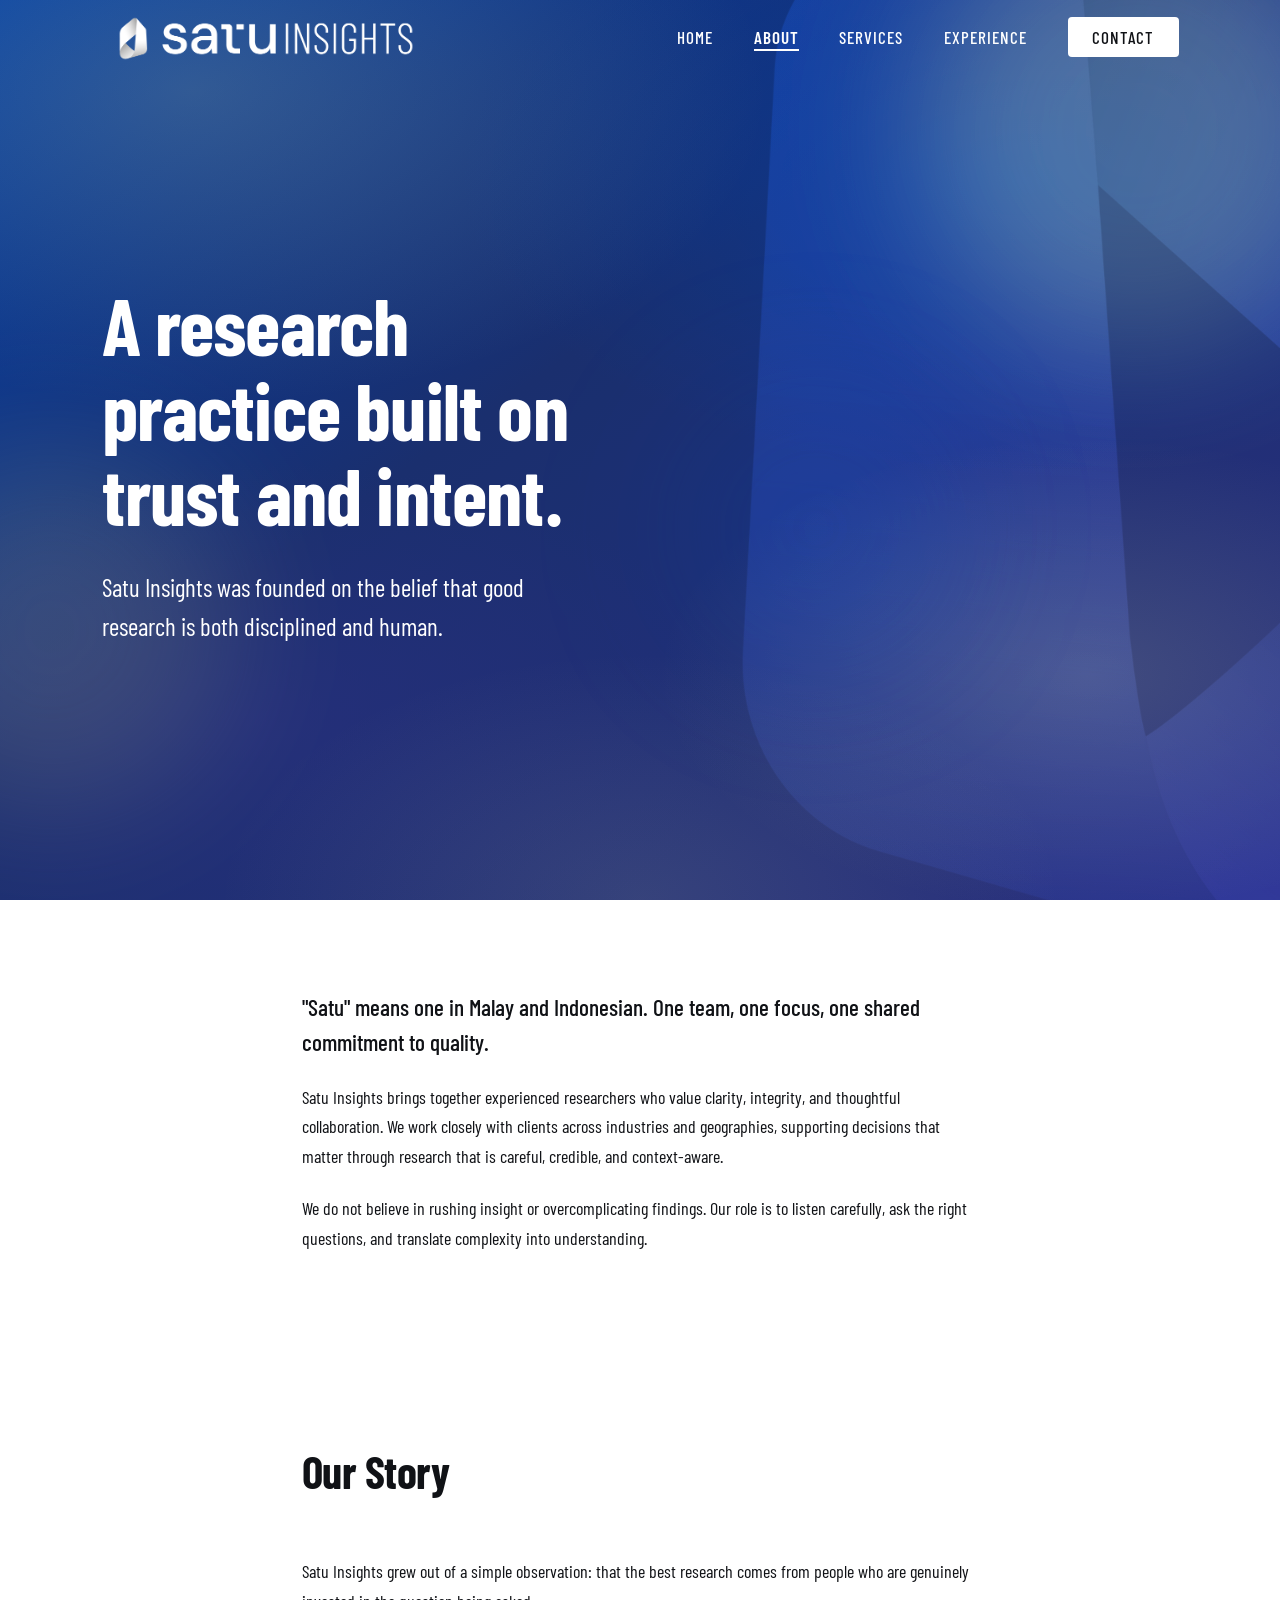
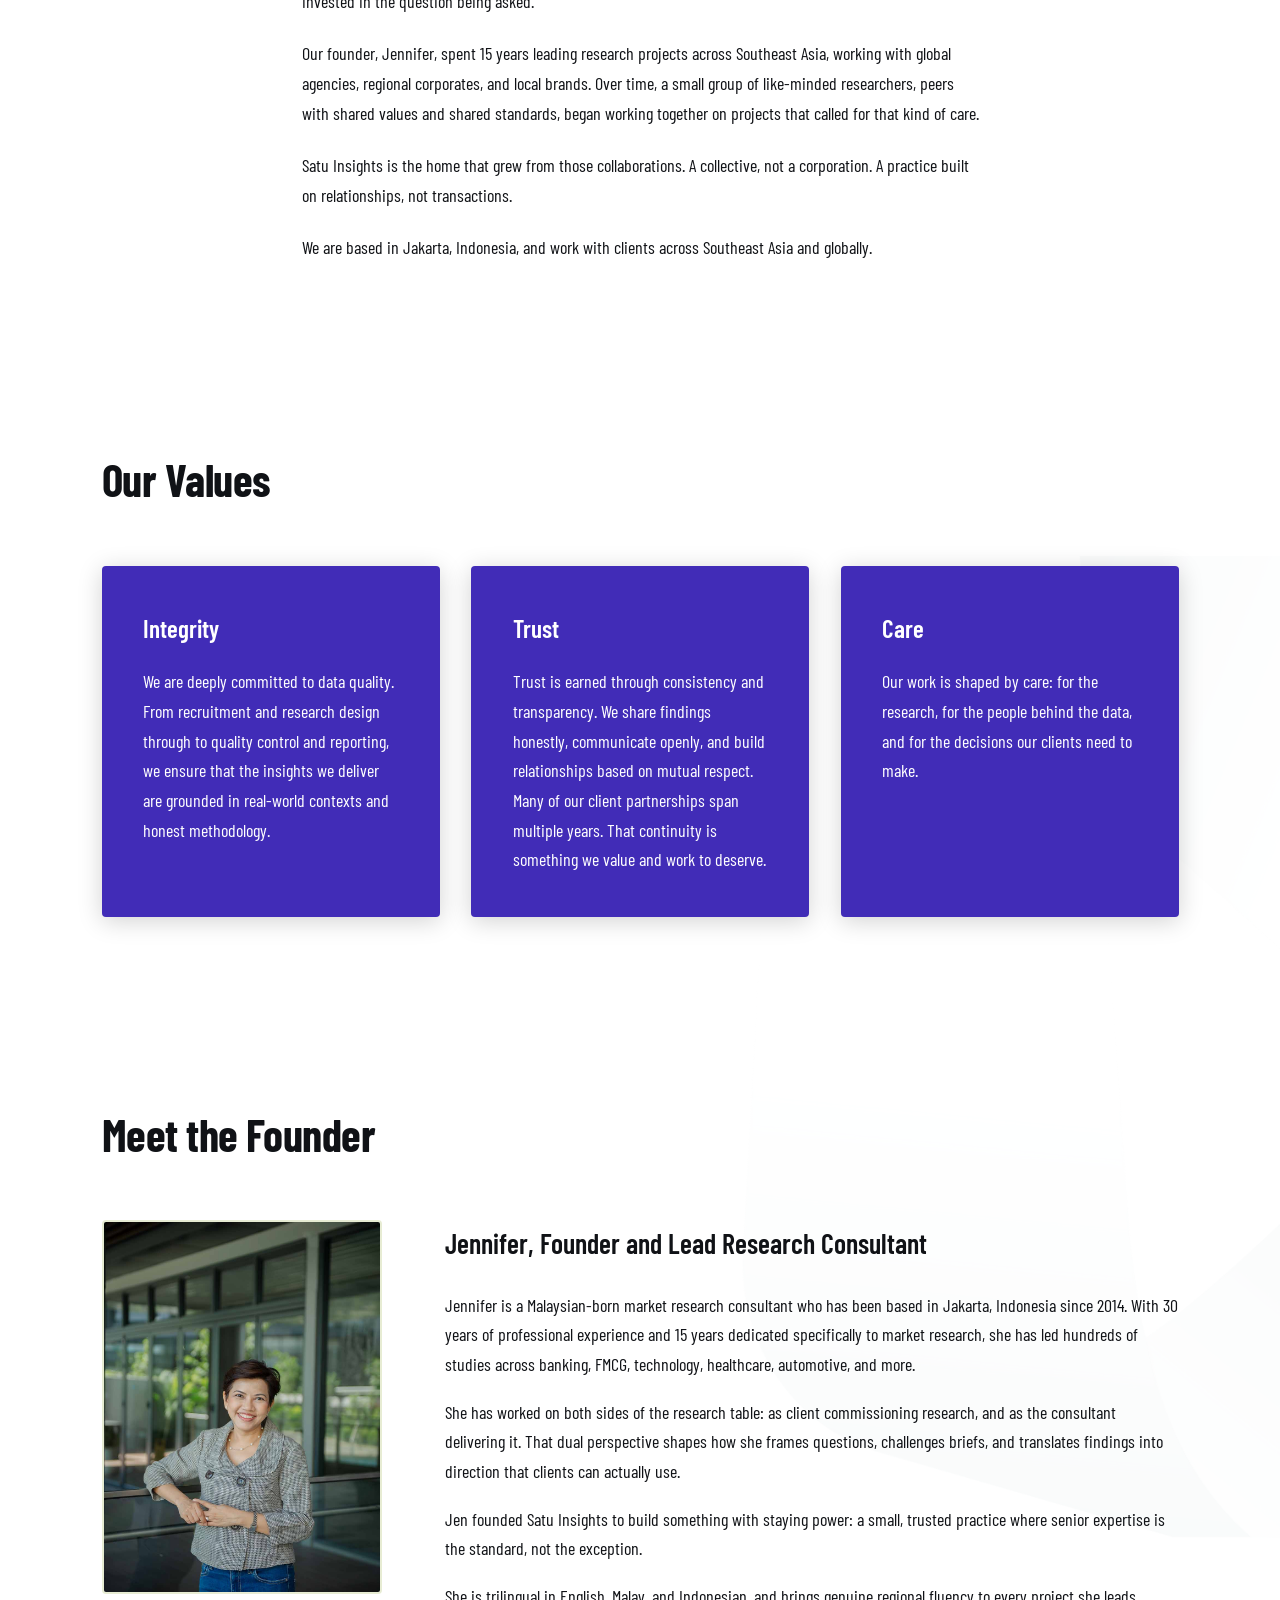
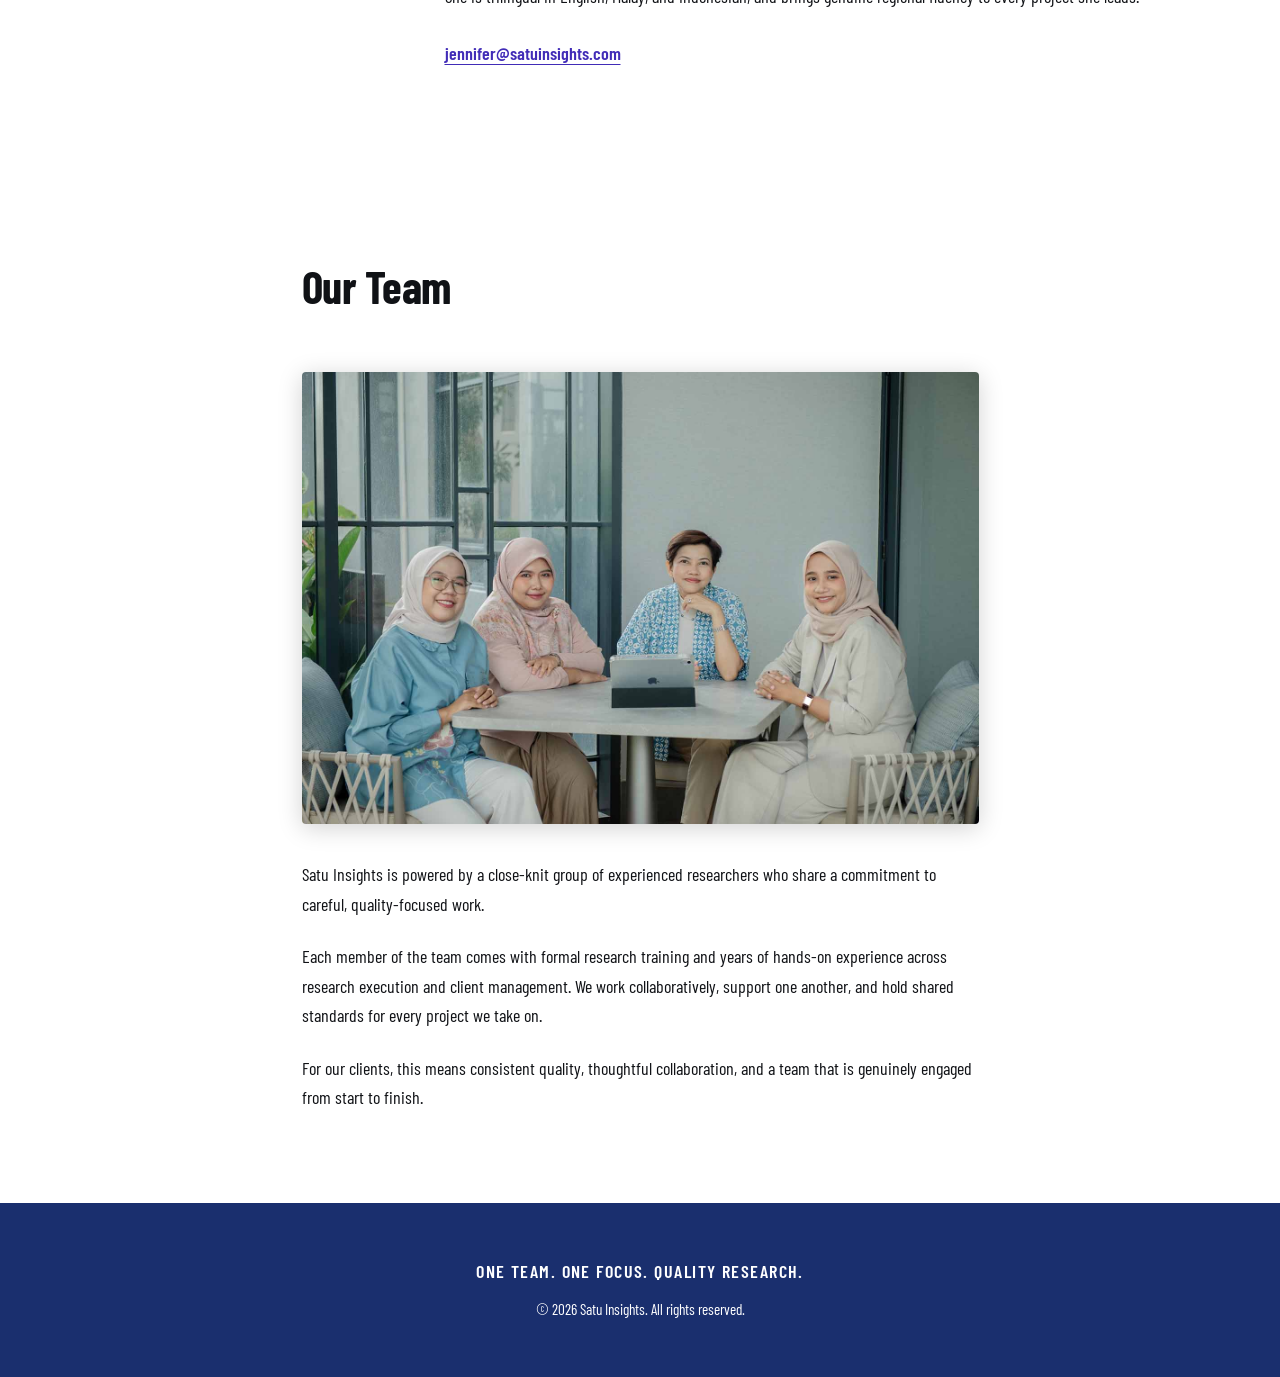
==== about.html @ c569196f "feat: scaffold initial project structure and implement responsive styling with fluid animations" ====
<!DOCTYPE html>
<html lang="en">

<head>
  <meta charset="UTF-8">
  <meta name="viewport" content="width=device-width, initial-scale=1.0">
  <title>About Us | Satu Insights</title>
  <meta name="description"
    content="Satu Insights was founded on the belief that good research is both disciplined and human.">
  <link rel="preconnect" href="https://fonts.googleapis.com">
  <link rel="preconnect" href="https://fonts.gstatic.com" crossorigin>
  <link href="https://fonts.googleapis.com/css2?family=Barlow+Condensed:wght@300;400;500;600;700&display=swap"
    rel="stylesheet">
  <link rel="icon" type="image/png" href="img/favicon.png">
  <link rel="stylesheet" href="css/style.css">
</head>

<body>
  <div class="ambient-bg" aria-hidden="true">
    <span class="blob blob-1"></span>
    <span class="blob blob-2"></span>
    <span class="blob blob-3"></span>
  </div>

  <header class="site-header">
    <div class="container header-inner">
      <a href="index.html" class="logo">
        <img src="img/logo.png" alt="Satu Insights Logo" class="logo-img">
      </a>
      <button class="nav-toggle" aria-label="Open menu" aria-expanded="false">
        <span></span>
        <span></span>
        <span></span>
      </button>
      <nav class="site-nav" aria-label="Main navigation">
        <ul>
          <li><a href="index.html">Home</a></li>
          <li><a href="about.html" class="active">About</a></li>
          <li><a href="services.html">Services</a></li>
          <li><a href="experience.html">Experience</a></li>
          <li><a href="contact.html" class="nav-cta">Contact</a></li>
        </ul>
      </nav>
    </div>
  </header>

  <main>
    <section class="page-hero">
      <div class="container">
        <h1 class="hero-animate">A research practice built on trust and intent.</h1>
        <p class="page-sub hero-animate hero-animate-delay-1">Satu Insights was founded on the belief that good research
          is both disciplined and human.</p>
      </div>
    </section>

    <div class="white-bg-wrapper">
    <section class="section">
      <div class="container narrow reveal">
        <p class="lead">"Satu" means one in Malay and Indonesian. One team, one focus, one shared commitment to quality.
        </p>
        <p>Satu Insights brings together experienced researchers who value clarity, integrity, and thoughtful
          collaboration. We work closely with clients across industries and geographies, supporting decisions that
          matter through research that is careful, credible, and context-aware.</p>
        <p>We do not believe in rushing insight or overcomplicating findings. Our role is to listen carefully, ask the
          right questions, and translate complexity into understanding.</p>
      </div>
    </section>

    <section class="section">
      <div class="container narrow reveal">
        <h2 class="section-title">Our Story</h2>
        <p>Satu Insights grew out of a simple observation: that the best research comes from people who are genuinely
          invested in the question being asked.</p>
        <p>Our founder, Jennifer, spent 15 years leading research projects across Southeast Asia, working with global
          agencies, regional corporates, and local brands. Over time, a small group of like-minded researchers, peers
          with shared values and shared standards, began working together on projects that called for that kind of care.
        </p>
        <p>Satu Insights is the home that grew from those collaborations. A collective, not a corporation. A practice
          built on relationships, not transactions.</p>
        <p>We are based in Jakarta, Indonesia, and work with clients across Southeast Asia and globally.</p>
      </div>
    </section>

    <section class="section">
      <div class="container">
        <h2 class="section-title reveal">Our Values</h2>
        <div class="card-grid card-grid-3">
          <article class="value-card">
            <h3>Integrity</h3>
            <p>We are deeply committed to data quality. From recruitment and research design through to quality control
              and reporting, we ensure that the insights we deliver are grounded in real-world contexts and honest
              methodology.</p>
          </article>
          <article class="value-card">
            <h3>Trust</h3>
            <p>Trust is earned through consistency and transparency. We share findings honestly, communicate openly, and
              build relationships based on mutual respect. Many of our client partnerships span multiple years. That
              continuity is something we value and work to deserve.</p>
          </article>
          <article class="value-card">
            <h3>Care</h3>
            <p>Our work is shaped by care: for the research, for the people behind the data, and for the decisions our
              clients need to make.</p>
          </article>
        </div>
      </div>
    </section>

    <section class="section">
      <div class="container">
        <h2 class="section-title reveal">Meet the Founder</h2>
        <div class="founder-block reveal">
          <div class="founder-photo">
            <img src="img/founder.jpg" alt="Jennifer, Founder and Lead Research Consultant" style="width: 100%; height: 100%; object-fit: cover;">
          </div>
          <div class="founder-bio">
            <h3>Jennifer, Founder and Lead Research Consultant</h3>
            <p>Jennifer is a Malaysian-born market research consultant who has been based in Jakarta, Indonesia since
              2014. With 30 years of professional experience and 15 years dedicated specifically to market research, she
              has led hundreds of studies across banking, FMCG, technology, healthcare, automotive, and more.</p>
            <p>She has worked on both sides of the research table: as client commissioning research, and as the
              consultant delivering it. That dual perspective shapes how she frames questions, challenges briefs, and
              translates findings into direction that clients can actually use.</p>
            <p>Jen founded Satu Insights to build something with staying power: a small, trusted practice where senior
              expertise is the standard, not the exception.</p>
            <p>She is trilingual in English, Malay, and Indonesian, and brings genuine regional fluency to every project
              she leads.</p>
            <p class="founder-contact"><a href="mailto:jennifer@satuinsights.com">jennifer@satuinsights.com</a></p>
          </div>
        </div>
      </div>
    </section>

    <section class="section">
      <div class="container narrow reveal">
        <h2 class="section-title">Our Team</h2>
        <img src="img/our_team.jpg" alt="Satu Insights Team" style="width: 100%; margin-bottom: 2rem; border-radius: var(--radius); box-shadow: var(--shadow-card);">
        <p>Satu Insights is powered by a close-knit group of experienced researchers who share a commitment to careful,
          quality-focused work.</p>
        <p>Each member of the team comes with formal research training and years of hands-on experience across research
          execution and client management. We work collaboratively, support one another, and hold shared standards for
          every project we take on.</p>
        <p>For our clients, this means consistent quality, thoughtful collaboration, and a team that is genuinely
          engaged from start to finish.</p>
      </div>
    </section>
  </div>
  </main>

  <footer class="site-footer">
    <div class="container footer-inner">
      <p class="footer-tagline">One Team. One Focus. Quality Research.</p>
      <p class="footer-copy">&copy; 2026 Satu Insights. All rights reserved.</p>
    </div>
  </footer>

  <script src="js/main.js"></script>
</body>

</html>
---- css/style.css ----
/* Satu Insights - Brixen Fluid inspired */
:root {
  --color-navy: #292F7F;
  --color-resolution: #003DA5;
  --color-bg-deep: #1a2f6e;
  --color-sage: #C6D095;
  --color-sage-light: #d8e4b8;
  --color-sage-muted: rgba(198, 208, 149, 0.88);
  --color-text: #f4f6ef;
  --color-text-muted: rgba(216, 228, 184, 0.82);
  --color-heading: #C6D095;
  --color-white: #ffffff;
  --font-family: 'Barlow Condensed', sans-serif;
  --container-max: 1140px;
  --container-narrow: 740px;
  --header-height: 76px;
  --transition: 0.35s cubic-bezier(0.4, 0, 0.2, 1);
  --transition-slow: 0.7s cubic-bezier(0.4, 0, 0.2, 1);
  --shadow-soft: 0 8px 32px rgba(0, 0, 0, 0.25);
  --shadow-card: 0 4px 24px rgba(0, 0, 0, 0.18);
  --radius: 4px;
}

*,
*::before,
*::after {
  box-sizing: border-box;
  margin: 0;
  padding: 0;
}

html {
  scroll-behavior: smooth;
  font-size: 18px;
}

body {
  font-family: var(--font-family);
  font-weight: 400;
  line-height: 1.65;
  color: var(--color-text);
  background: var(--color-bg-deep);
  -webkit-font-smoothing: antialiased;
  overflow-x: hidden;
}

body.is-loaded {
  animation: pageIn 0.8s ease forwards;
}

@keyframes pageIn {
  from {
    opacity: 0;
  }

  to {
    opacity: 1;
  }
}

img {
  max-width: 100%;
  display: block;
  transition: transform var(--transition-slow);
}

img:hover {
  transform: scale(1.03);
}

a {
  color: inherit;
  text-decoration: none;
  transition: all var(--transition);
}

a:hover {
  opacity: 0.85;
  transform: translateY(-1px);
}

ul {
  list-style: none;
}

.container {
  width: 100%;
  max-width: var(--container-max);
  margin: 0 auto;
  padding: 0 1.75rem;
}

.narrow {
  max-width: var(--container-narrow);
}

/* Ambient fluid background - resolution blue + navy blend */
.ambient-bg {
  position: fixed;
  inset: 0;
  z-index: -1;
  overflow: hidden;
  pointer-events: none;
  background:
    radial-gradient(ellipse 90% 70% at 15% 10%, rgba(198, 208, 149, 0.22) 0%, transparent 50%),
    radial-gradient(ellipse 70% 55% at 85% 75%, rgba(198, 208, 149, 0.18) 0%, transparent 48%),
    radial-gradient(ellipse 60% 50% at 50% 100%, rgba(198, 208, 149, 0.12) 0%, transparent 55%),
    radial-gradient(ellipse 80% 60% at 80% 20%, rgba(0, 61, 165, 0.55) 0%, transparent 55%),
    radial-gradient(ellipse 75% 55% at 20% 80%, rgba(41, 47, 127, 0.6) 0%, transparent 52%),
    linear-gradient(145deg, var(--color-resolution) 0%, var(--color-bg-deep) 42%, var(--color-navy) 100%);
}

.blob {
  position: absolute;
  border-radius: 50%;
  filter: blur(70px);
  opacity: 0.55;
  animation: blobFloat 18s ease-in-out infinite;
}

.blob-1 {
  width: 440px;
  height: 440px;
  background: rgba(198, 208, 149, 0.45);
  top: -10%;
  right: -6%;
  animation-delay: 0s;
}

.blob-2 {
  width: 360px;
  height: 360px;
  background: rgba(198, 208, 149, 0.3);
  bottom: 10%;
  left: -10%;
  animation-delay: -6s;
}

.blob-3 {
  width: 300px;
  height: 300px;
  background: rgba(0, 61, 165, 0.35);
  top: 42%;
  left: 52%;
  animation-delay: -12s;
}

@keyframes blobFloat {

  0%,
  100% {
    transform: translate(0, 0) scale(1);
  }

  33% {
    transform: translate(30px, -25px) scale(1.05);
  }

  66% {
    transform: translate(-20px, 20px) scale(0.95);
  }
}

/* Scroll reveal animations */
.reveal {
  opacity: 0;
  transform: translateY(36px);
  transition: opacity var(--transition-slow), transform var(--transition-slow);
}

.reveal.is-visible {
  opacity: 1;
  transform: translateY(0);
}

.reveal-delay-1 {
  transition-delay: 0.1s;
}

.reveal-delay-2 {
  transition-delay: 0.2s;
}

.reveal-delay-3 {
  transition-delay: 0.3s;
}

.reveal-delay-4 {
  transition-delay: 0.4s;
}

.hero-animate {
  opacity: 0;
  transform: translateY(40px);
  animation: heroFadeUp 1s cubic-bezier(0.4, 0, 0.2, 1) forwards;
}

.hero-animate-delay-1 {
  animation-delay: 0.15s;
}

.hero-animate-delay-2 {
  animation-delay: 0.3s;
}

.hero-animate-delay-3 {
  animation-delay: 0.45s;
}

@keyframes heroFadeUp {
  to {
    opacity: 1;
    transform: translateY(0);
  }
}

/* Header */
.site-header {
  position: sticky;
  top: 0;
  z-index: 100;
  background: rgba(26, 47, 110, 0.82);
  backdrop-filter: blur(14px);
  -webkit-backdrop-filter: blur(14px);
  border-bottom: 1px solid rgba(198, 208, 149, 0.25);
  transition: box-shadow var(--transition), background var(--transition);
}

.site-header.is-scrolled {
  box-shadow: var(--shadow-soft);
  background: rgba(26, 47, 110, 0.94);
}

.header-inner {
  display: flex;
  align-items: center;
  justify-content: space-between;
  height: var(--header-height);
}

.logo {
  display: inline-flex;
  align-items: center;
  transition: transform var(--transition);
}

.logo:hover {
  transform: translateY(-1px);
}

.logo-img {
  height: 85px;
  width: auto;
  display: block;
  transition: transform var(--transition), opacity var(--transition);
}

.logo:hover .logo-img {
  opacity: 0.9;
  transform: scale(1.02);
}

.site-nav ul {
  display: flex;
  align-items: center;
  gap: 2.25rem;
}

.site-nav a {
  font-size: 0.95rem;
  font-weight: 500;
  letter-spacing: 0.06em;
  text-transform: uppercase;
  color: var(--color-sage-muted);
  position: relative;
  transition: color var(--transition), transform var(--transition);
}

.site-nav a:hover {
  transform: translateY(-2px);
  opacity: 1;
}

.site-nav a::after {
  content: '';
  position: absolute;
  bottom: -4px;
  left: 0;
  width: 0;
  height: 2px;
  background: var(--color-sage);
  transition: width var(--transition);
}

.site-nav a:hover::after,
.site-nav a.active::after {
  width: 100%;
}

.site-nav a:hover,
.site-nav a.active {
  color: var(--color-sage-light);
}

.site-nav a.active {
  font-weight: 600;
}

.nav-cta {
  padding: 0.55rem 1.35rem;
  background: var(--color-sage);
  color: var(--color-navy) !important;
  border-radius: var(--radius);
  transition: transform var(--transition), box-shadow var(--transition), background var(--transition);
}

.nav-cta::after {
  display: none !important;
}

.nav-cta:hover,
.nav-cta.active {
  background: var(--color-sage-light);
  transform: translateY(-2px);
  box-shadow: 0 6px 20px rgba(198, 208, 149, 0.35);
  color: var(--color-navy) !important;
}

.nav-toggle {
  display: none;
  flex-direction: column;
  justify-content: center;
  gap: 5px;
  width: 36px;
  height: 36px;
  background: none;
  border: none;
  cursor: pointer;
  padding: 4px;
}

.nav-toggle span {
  display: block;
  width: 100%;
  height: 2px;
  background-color: #FFFFFF;
  transition: transform var(--transition), opacity var(--transition);
}

.nav-toggle[aria-expanded="true"] span:nth-child(1) {
  transform: translateY(7px) rotate(45deg);
}

.nav-toggle[aria-expanded="true"] span:nth-child(2) {
  opacity: 0;
}

.nav-toggle[aria-expanded="true"] span:nth-child(3) {
  transform: translateY(-7px) rotate(-45deg);
}

/* Hero */
.hero, .page-hero {
  min-height: calc(100vh - var(--header-height));
  display: flex;
  align-items: center;
  position: relative;
  padding: 2rem 0;
}

.hero h1,
.page-hero h1 {
  font-size: clamp(2.75rem, 7vw, 4.5rem);
  font-weight: 700;
  line-height: 1.05;
  letter-spacing: -0.01em;
  max-width: 14ch;
  margin-bottom: 1.75rem;
  color: var(--color-sage-light);
}

.hero-sub,
.page-sub {
  font-size: clamp(1.15rem, 2.5vw, 1.4rem);
  font-weight: 400;
  max-width: 44ch;
  color: var(--color-text-muted);
  margin-bottom: 2.75rem;
  line-height: 1.55;
}

/* Buttons */
.btn {
  display: inline-block;
  padding: 0.9rem 2.25rem;
  font-family: var(--font-family);
  font-size: 1rem;
  font-weight: 600;
  letter-spacing: 0.07em;
  text-transform: uppercase;
  border: 2px solid var(--color-sage);
  border-radius: var(--radius);
  cursor: pointer;
  background: var(--color-sage);
  color: var(--color-navy);
  transition: transform var(--transition), box-shadow var(--transition), background var(--transition), border-color var(--transition);
  position: relative;
  overflow: hidden;
}

.btn::before {
  content: '';
  position: absolute;
  inset: 0;
  background: linear-gradient(120deg, transparent 30%, rgba(255, 255, 255, 0.25) 50%, transparent 70%);
  transform: translateX(-100%);
  transition: transform 0.6s ease;
}

.btn:hover {
  transform: translateY(-3px);
  box-shadow: 0 10px 28px rgba(198, 208, 149, 0.35);
  background: var(--color-sage-light);
  border-color: var(--color-sage-light);
}

.btn:hover::before {
  transform: translateX(100%);
}

.btn:active {
  transform: translateY(-1px);
}

/* Sections */
.section {
  padding: 5rem 0;
  position: relative;
}

.section+.section {
  border-top: 1px solid rgba(198, 208, 149, 0.15);
}

.section-title {
  font-size: clamp(1.85rem, 4vw, 2.5rem);
  font-weight: 700;
  margin-bottom: 2.75rem;
  letter-spacing: -0.01em;
  color: var(--color-sage);
}

.lead {
  font-size: 1.3rem;
  font-weight: 500;
  margin-bottom: 1.35rem;
  line-height: 1.5;
  color: var(--color-sage-light);
}

.section p {
  margin-bottom: 1.25rem;
  color: var(--color-text-muted);
}

.section p:last-child {
  margin-bottom: 0;
}

.tagline {
  font-weight: 600;
  font-size: 1.05rem;
  letter-spacing: 0.08em;
  text-transform: uppercase;
  margin-top: 2.25rem !important;
  color: var(--color-sage);
}

.text-center {
  text-align: center;
}

.text-center .lead {
  margin-left: auto;
  margin-right: auto;
}

.cta-section .btn {
  margin-top: 2.25rem;
}

/* Cards */
.card-grid {
  display: grid;
  gap: 1.75rem;
}

.card-grid-3 {
  grid-template-columns: repeat(3, 1fr);
}

.card-grid-2 {
  grid-template-columns: repeat(2, 1fr);
}

.card,
.value-card,
.method-card,
.industry-item {
  padding: 2.25rem;
  background: rgba(198, 208, 149, 0.12);
  border: 1px solid rgba(198, 208, 149, 0.3);
  border-radius: var(--radius);
  box-shadow: var(--shadow-card);
  transition: transform var(--transition), box-shadow var(--transition), border-color var(--transition), background var(--transition);
}

.card:hover,
.value-card:hover,
.method-card:hover,
.industry-item:hover {
  transform: translateY(-8px) scale(1.02);
  box-shadow: 0 16px 40px rgba(0, 0, 0, 0.35);
  border-color: rgba(198, 208, 149, 0.7);
  background: rgba(198, 208, 149, 0.22);
}

.card h3,
.value-card h3,
.method-card h3 {
  font-size: 1.4rem;
  font-weight: 600;
  margin-bottom: 1rem;
  color: var(--color-sage-light);
}

.card p,
.value-card p,
.method-card p {
  font-size: 1rem;
  color: var(--color-text-muted);
  margin-bottom: 0;
}

/* Features */
.feature {
  padding: 2rem;
  background: rgba(198, 208, 149, 0.1);
  border: 1px solid rgba(198, 208, 149, 0.28);
  border-radius: var(--radius);
  transition: transform var(--transition), box-shadow var(--transition), background var(--transition);
}

.feature:hover {
  transform: translateY(-6px) scale(1.02);
  box-shadow: 0 12px 32px rgba(0, 0, 0, 0.3);
  background: rgba(198, 208, 149, 0.18);
  border-color: rgba(198, 208, 149, 0.4);
}

.feature-icon {
  width: 52px;
  height: 52px;
  margin-bottom: 1.25rem;
  color: var(--color-sage);
  transition: transform var(--transition), color var(--transition);
}

.feature:hover .feature-icon {
  transform: scale(1.1);
  color: var(--color-sage-light);
}

.feature h3 {
  font-size: 1.25rem;
  font-weight: 600;
  margin-bottom: 0.75rem;
  color: var(--color-sage-light);
}

.feature p {
  color: var(--color-text-muted);
  margin-bottom: 0;
}

/* Founder */
.founder-block {
  display: grid;
  grid-template-columns: 280px 1fr;
  gap: 3.5rem;
  align-items: start;
}

.founder-photo {
  aspect-ratio: 3 / 4;
  background: rgba(198, 208, 149, 0.1);
  border: 2px solid rgba(198, 208, 149, 0.35);
  border-radius: var(--radius);
  display: flex;
  align-items: center;
  justify-content: center;
  overflow: hidden;
  transition: transform var(--transition);
}

.founder-photo:hover {
  transform: scale(1.02);
}

.photo-placeholder {
  font-size: 0.95rem;
  font-weight: 500;
  letter-spacing: 0.12em;
  text-transform: uppercase;
  color: rgba(198, 208, 149, 0.5);
}

.founder-bio h3 {
  font-size: 1.55rem;
  font-weight: 600;
  margin-bottom: 1.35rem;
  color: var(--color-sage-light);
}

.founder-bio p {
  color: var(--color-text-muted);
  margin-bottom: 1rem;
}

.founder-contact {
  margin-top: 1.5rem !important;
}

.founder-contact a {
  color: var(--color-sage);
  font-weight: 600;
  text-decoration: underline;
  text-underline-offset: 4px;
}

.founder-contact a:hover {
  color: var(--color-sage-light);
}

/* Services */
.service-block {
  padding: 2.5rem;
  background: rgba(198, 208, 149, 0.1);
  border: 1px solid rgba(198, 208, 149, 0.28);
  border-radius: var(--radius);
  box-shadow: var(--shadow-card);
}

.service-block h2 {
  font-size: clamp(1.85rem, 4vw, 2.35rem);
  font-weight: 700;
  margin-bottom: 0.5rem;
  color: var(--color-sage-light);
}

.service-tagline {
  font-size: 1.15rem;
  font-weight: 500;
  margin-bottom: 1.5rem !important;
  color: var(--color-sage);
}

.sub-heading {
  font-size: 1.15rem;
  font-weight: 600;
  margin: 2rem 0 1rem;
  letter-spacing: 0.02em;
  color: var(--color-sage);
}

.service-details {
  display: grid;
  grid-template-columns: repeat(3, 1fr);
  gap: 1.75rem;
  margin-bottom: 1rem;
}

.service-details h4 {
  font-size: 1rem;
  font-weight: 600;
  margin-bottom: 0.5rem;
  color: var(--color-sage-light);
}

.bullet-list {
  list-style: none;
  padding-left: 0;
}

.bullet-list li {
  margin-bottom: 0.6rem;
  padding-left: 1.25rem;
  position: relative;
  color: var(--color-text-muted);
}

.bullet-list li::before {
  content: '';
  position: absolute;
  left: 0;
  top: 0.65em;
  width: 6px;
  height: 6px;
  border-radius: 50%;
  background: var(--color-sage);
}

.section .btn {
  margin-top: 1.75rem;
}

/* Experience */
.industry-grid {
  display: grid;
  grid-template-columns: repeat(2, 1fr);
  gap: 1.5rem;
}

.industry-item h3 {
  font-size: 1.1rem;
  font-weight: 600;
  margin-bottom: 0.5rem;
  color: var(--color-sage-light);
}

.industry-item p {
  font-size: 0.95rem;
  color: var(--color-text-muted);
  margin-bottom: 0;
}

.methods-grid {
  display: grid;
  grid-template-columns: repeat(3, 1fr);
  gap: 1.75rem;
}

.closing-contact {
  margin-top: 2.5rem !important;
  font-size: 0.95rem;
  color: var(--color-text-muted);
}

.closing-contact a {
  color: var(--color-sage);
  text-decoration: underline;
  text-underline-offset: 3px;
  transition: color var(--transition);
}

.closing-contact a:hover {
  color: var(--color-sage-light);
}

/* Contact */
.contact-layout {
  display: grid;
  grid-template-columns: 1fr 1fr;
  gap: 4rem;
  align-items: start;
}

.contact-form {
  display: flex;
  flex-direction: column;
  gap: 1.35rem;
  padding: 2.5rem;
  background: rgba(198, 208, 149, 0.12);
  border: 1px solid rgba(198, 208, 149, 0.32);
  border-radius: var(--radius);
  box-shadow: var(--shadow-card);
}

.form-group {
  display: flex;
  flex-direction: column;
  gap: 0.45rem;
}

.form-group label {
  font-size: 0.9rem;
  font-weight: 600;
  letter-spacing: 0.05em;
  text-transform: uppercase;
  color: var(--color-sage);
}

.optional {
  font-weight: 400;
  text-transform: none;
  letter-spacing: 0;
  opacity: 0.75;
}

.form-group input,
.form-group textarea {
  font-family: var(--font-family);
  font-size: 1rem;
  padding: 0.8rem 1rem;
  border: 1px solid rgba(198, 208, 149, 0.4);
  border-radius: var(--radius);
  background: rgba(26, 47, 110, 0.5);
  color: var(--color-text);
  transition: border-color var(--transition), box-shadow var(--transition), transform var(--transition);
}

.form-group input::placeholder,
.form-group textarea::placeholder {
  color: rgba(198, 208, 149, 0.45);
}

.form-group input:focus,
.form-group textarea:focus {
  outline: none;
  border-color: var(--color-sage);
  box-shadow: 0 0 0 3px rgba(198, 208, 149, 0.2);
  transform: translateY(-1px);
}

.form-group textarea {
  resize: vertical;
  min-height: 130px;
}

.form-feedback {
  font-size: 0.95rem;
  font-weight: 500;
  min-height: 1.5rem;
}

.form-feedback.success {
  color: var(--color-sage-light);
}

.form-feedback.error {
  color: #f0a0a0;
}

.contact-direct {
  padding: 2rem 0;
}

.contact-direct h2 {
  font-size: 1.4rem;
  font-weight: 600;
  margin-bottom: 1.35rem;
  color: var(--color-sage-light);
}

.contact-direct p {
  margin-bottom: 0.75rem;
  color: var(--color-text-muted);
}

.contact-direct a {
  color: var(--color-sage);
  font-weight: 600;
  text-decoration: underline;
  text-underline-offset: 3px;
}

.contact-direct a:hover {
  color: var(--color-sage-light);
}

.contact-note {
  margin-top: 1.75rem !important;
  font-size: 0.95rem;
}

/* Footer */
.site-footer {
  padding: 3rem 0;
  text-align: center;
  border-top: 1px solid rgba(198, 208, 149, 0.22);
  background: rgba(198, 208, 149, 0.08);
}

.footer-tagline {
  font-size: 1rem;
  font-weight: 600;
  letter-spacing: 0.08em;
  text-transform: uppercase;
  margin-bottom: 0.6rem;
  color: var(--color-sage);
}

.footer-copy {
  font-size: 0.85rem;
  color: var(--color-text-muted);
  margin-bottom: 0;
}

/* Responsive */
@media (max-width: 900px) {

  .card-grid-3,
  .methods-grid,
  .service-details {
    grid-template-columns: 1fr;
  }

  .card-grid-2 {
    grid-template-columns: 1fr;
  }

  .founder-block {
    grid-template-columns: 1fr;
    gap: 2rem;
  }

  .founder-photo {
    max-width: 280px;
  }

  .contact-layout {
    grid-template-columns: 1fr;
    gap: 2.5rem;
  }
}

@media (max-width: 768px) {
  html {
    font-size: 16px;
  }

  .nav-toggle {
    display: flex;
  }

  .site-nav {
    position: fixed;
    top: var(--header-height);
    left: 0;
    right: 0;
    background: rgba(26, 47, 110, 0.97);
    backdrop-filter: blur(14px);
    border-bottom: 1px solid rgba(198, 208, 149, 0.22);
    padding: 1.75rem;
    transform: translateY(-110%);
    opacity: 0;
    visibility: hidden;
    transition: transform var(--transition), opacity var(--transition), visibility var(--transition);
  }

  .site-nav.is-open {
    transform: translateY(0);
    opacity: 1;
    visibility: visible;
  }

  .site-nav ul {
    flex-direction: column;
    align-items: flex-start;
    gap: 1.35rem;
  }

  .nav-cta {
    display: inline-block;
  }

  .hero, .page-hero {
    padding: 2rem 0;
  }

  .section {
    padding: 3.5rem 0;
  }

  .industry-grid {
    grid-template-columns: 1fr;
  }

  .blob-1 {
    width: 280px;
    height: 280px;
  }

  .blob-2 {
    width: 220px;
    height: 220px;
  }

  .blob-3 {
    width: 180px;
    height: 180px;
  }
}

@media (max-width: 480px) {
  .container {
    padding: 0 1.25rem;
  }

  .hero h1,
  .page-hero h1 {
    max-width: none;
  }

  .service-block,
  .contact-form {
    padding: 1.75rem;
  }
}

/* @media (prefers-reduced-motion: reduce) {

  *,
  *::before,
  *::after {
    animation-duration: 0.01ms !important;
    animation-iteration-count: 1 !important;
    transition-duration: 0.01ms !important;
  }

  .reveal {
    opacity: 1;
    transform: none;
  }

  .hero-animate {
    opacity: 1;
    transform: none;
    animation: none;
  }
} */

/* --- SATU INSIGHTS STYLE UPDATES --- */
.site-nav a {
  color: #FFFFFF;
}

.nav-cta {
  background: #FFFFFF;
  color: #101216 !important;
}

.nav-cta:hover,
.nav-cta.active {
  background: #f0f0f0;
  color: #101216 !important;
}

.white-bg-wrapper {
  background-color: #FFFFFF;
  position: relative;
}

.white-bg-wrapper::before {
  content: "";
  position: absolute;
  top: 0; left: 0; right: 0; bottom: 0;
  background-image: url('../img/Picture1.png');
  background-size: auto 110vh; /* Besar namun tidak memenuhi seluruh layar */
  background-position: left center; /* Ditaruh di kiri, kemudian di-flip ke kanan */
  background-repeat: no-repeat;
  background-attachment: fixed;
  transform: scaleX(-1); /* Mirror secara horizontal */
  opacity: 0.06; /* Sedikit dinaikkan karena sekarang hanya di kanan */
  pointer-events: none;
  z-index: 0;
}

.white-bg-wrapper > * {
  position: relative;
  z-index: 1;
}

.section {
  background-color: transparent;
  color: #101216;
}

.site-footer {
  background: transparent !important;
  color: #FFFFFF !important;
  border-top: none !important;
}

.section p,
.lead,
.section-title,
.tagline,
.sub-heading,
.footer-tagline,
.footer-copy,
.founder-bio h3,
.founder-bio p,
.contact-direct h2,
.contact-direct p,
.bullet-list li {
  color: #101216;
}

.founder-contact a,
.contact-direct a,
.closing-contact a {
  color: #412CB7;
}

.footer-tagline,
.footer-copy {
  color: #FFFFFF !important;
}

.bullet-list li::before {
  background: #412CB7;
}

.card,
.value-card,
.method-card,
.industry-item,
.feature,
.service-block,
.contact-form {
  background-color: #412CB7 !important;
  color: #FFFFFF !important;
  border-color: transparent !important;
}

.card:hover,
.value-card:hover,
.method-card:hover,
.industry-item:hover,
.feature:hover {
  background-color: #352396 !important;
}

.card h3,
.value-card h3,
.method-character h3,
.industry-item h3,
.feature h3,
.service-block h2,
.service-details h4 {
  color: #FFFFFF !important;
}

.card p,
.value-card p,
.method-card p,
.industry-item p,
.feature p,
.service-tagline {
  color: #FFFFFF !important;
}

.feature-icon {
  color: #FFFFFF !important;
}

/* Update inputs inside contact form for contrast */
.form-group label {
  color: #FFFFFF !important;
}

.form-group input,
.form-group textarea {
  background: rgba(255, 255, 255, 0.1) !important;
  color: #FFFFFF !important;
  border-color: rgba(255, 255, 255, 0.3) !important;
}

.form-group input::placeholder,
.form-group textarea::placeholder {
  color: rgba(255, 255, 255, 0.6) !important;
}

.form-group input:focus,
.form-group textarea:focus {
  border-color: #FFFFFF !important;
  box-shadow: 0 0 0 3px rgba(255, 255, 255, 0.2) !important;
}

/* --- ADDITIONAL UPDATES --- */
.hero h1,
.page-hero h1,
.hero-sub,
.page-sub {
  color: #FFFFFF !important;
}

.hero-sub,
.page-sub {
  opacity: 0;
  transform: translateY(40px);
  animation: heroFadeUp 1s cubic-bezier(0.4, 0, 0.2, 1) forwards;
  animation-delay: 0.15s;
}

.site-nav a:hover,
.site-nav a.active {
  color: #FFFFFF !important;
}

.site-nav a::after {
  background: #FFFFFF !important;
}

.service-block,
.service-block *,
.service-block .sub-heading,
.service-block p,
.service-block .bullet-list li {
  color: #FFFFFF !important;
}

.service-block .bullet-list li::before {
  background: #FFFFFF !important;
}

.btn {
  background-color: #71AEAF !important;
  border-color: #71AEAF !important;
  color: #FFFFFF !important;
}

.btn:hover {
  background-color: #5c9293 !important;
  border-color: #5c9293 !important;
}

.site-header {
  background: transparent !important;
  border-bottom: none !important;
  backdrop-filter: none !important;
  -webkit-backdrop-filter: none !important;
  box-shadow: none !important;
}

.site-header.is-scrolled {
  background: rgba(26, 47, 110, 0.95) !important;
  backdrop-filter: blur(14px) !important;
  -webkit-backdrop-filter: blur(14px) !important;
  box-shadow: var(--shadow-soft) !important;
}

.section+.section {
  border-top: none !important;
}

.site-footer {
  border-top: none !important;
}

.ambient-bg::after {
  content: "";
  position: absolute;
  inset: 0;
  background-image: url('../img/Picture1.png');
  background-size: auto 110vh;
  background-position: left center; /* Ditaruh di kiri lalu di-flip ke kanan */
  background-repeat: no-repeat;
  transform: scaleX(-1); /* Mirror secara horizontal */
  mix-blend-mode: overlay;
  opacity: 0.25;
  pointer-events: none;
}
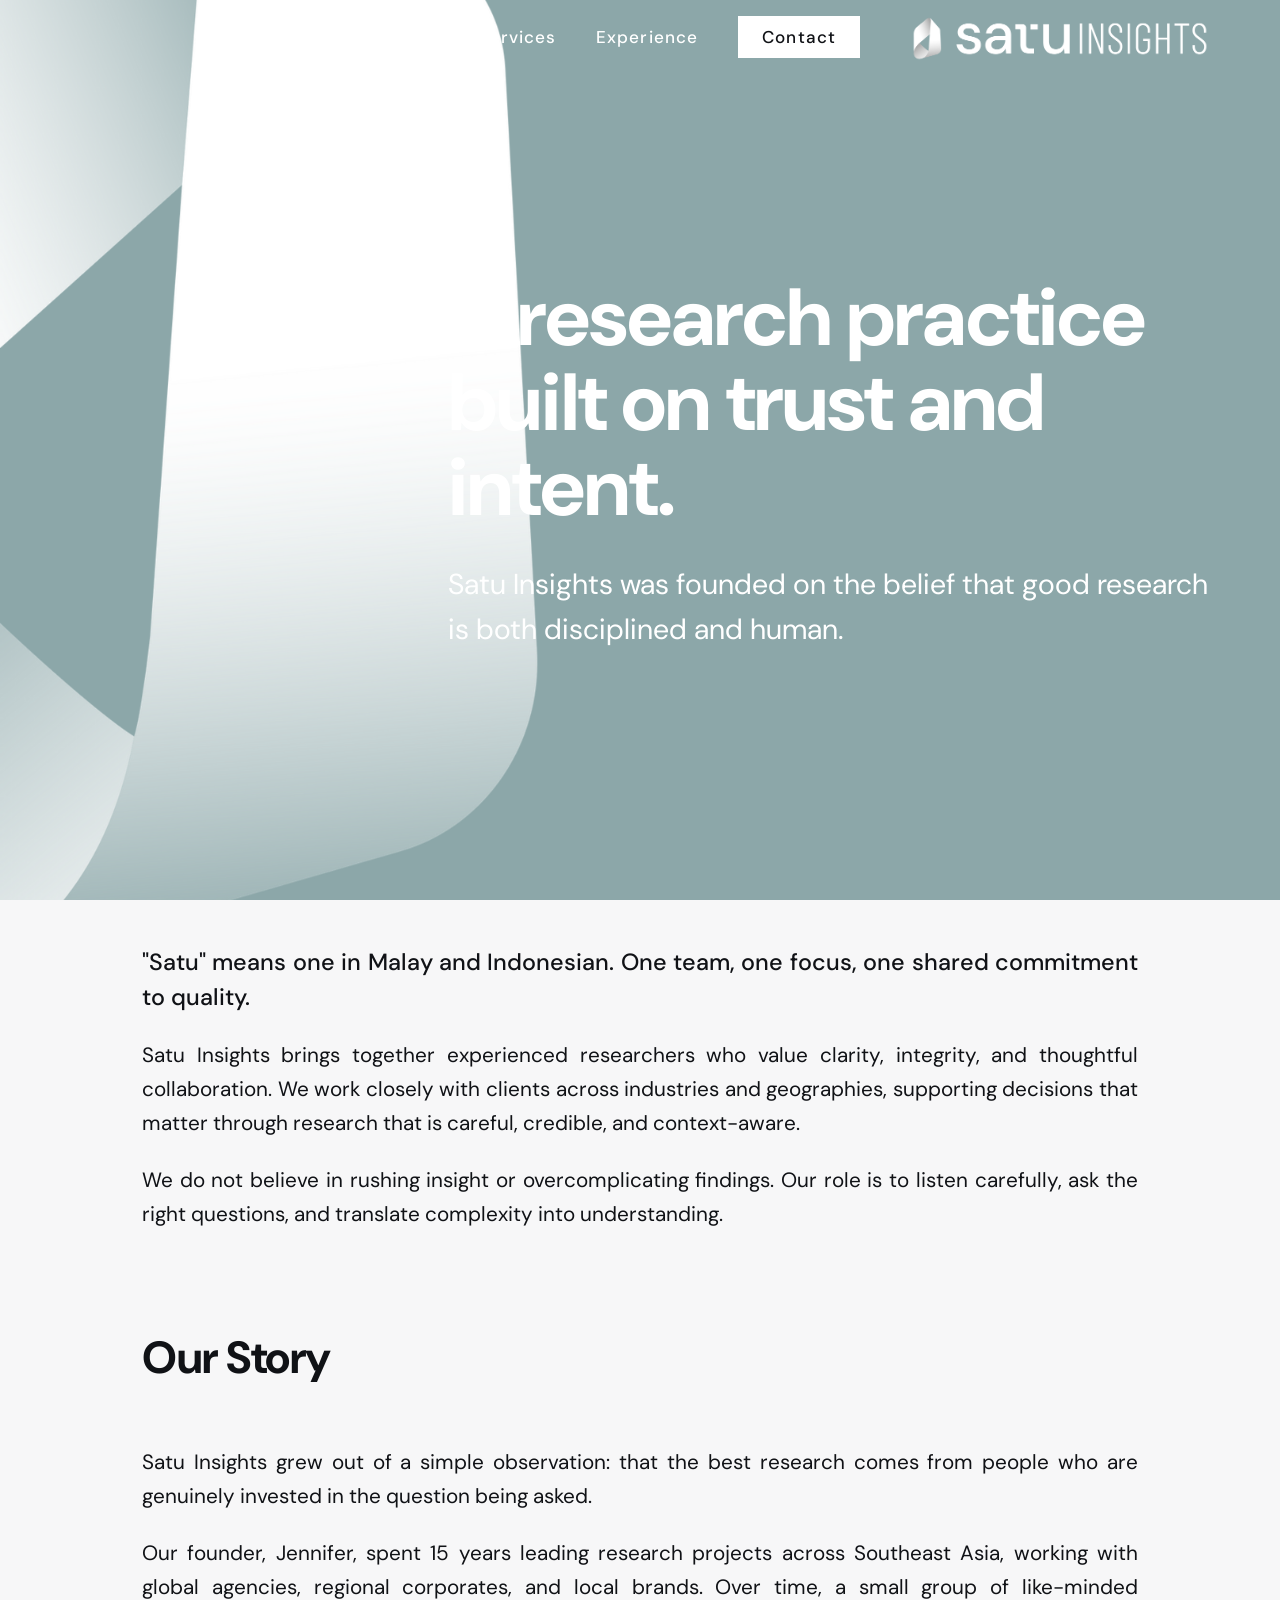
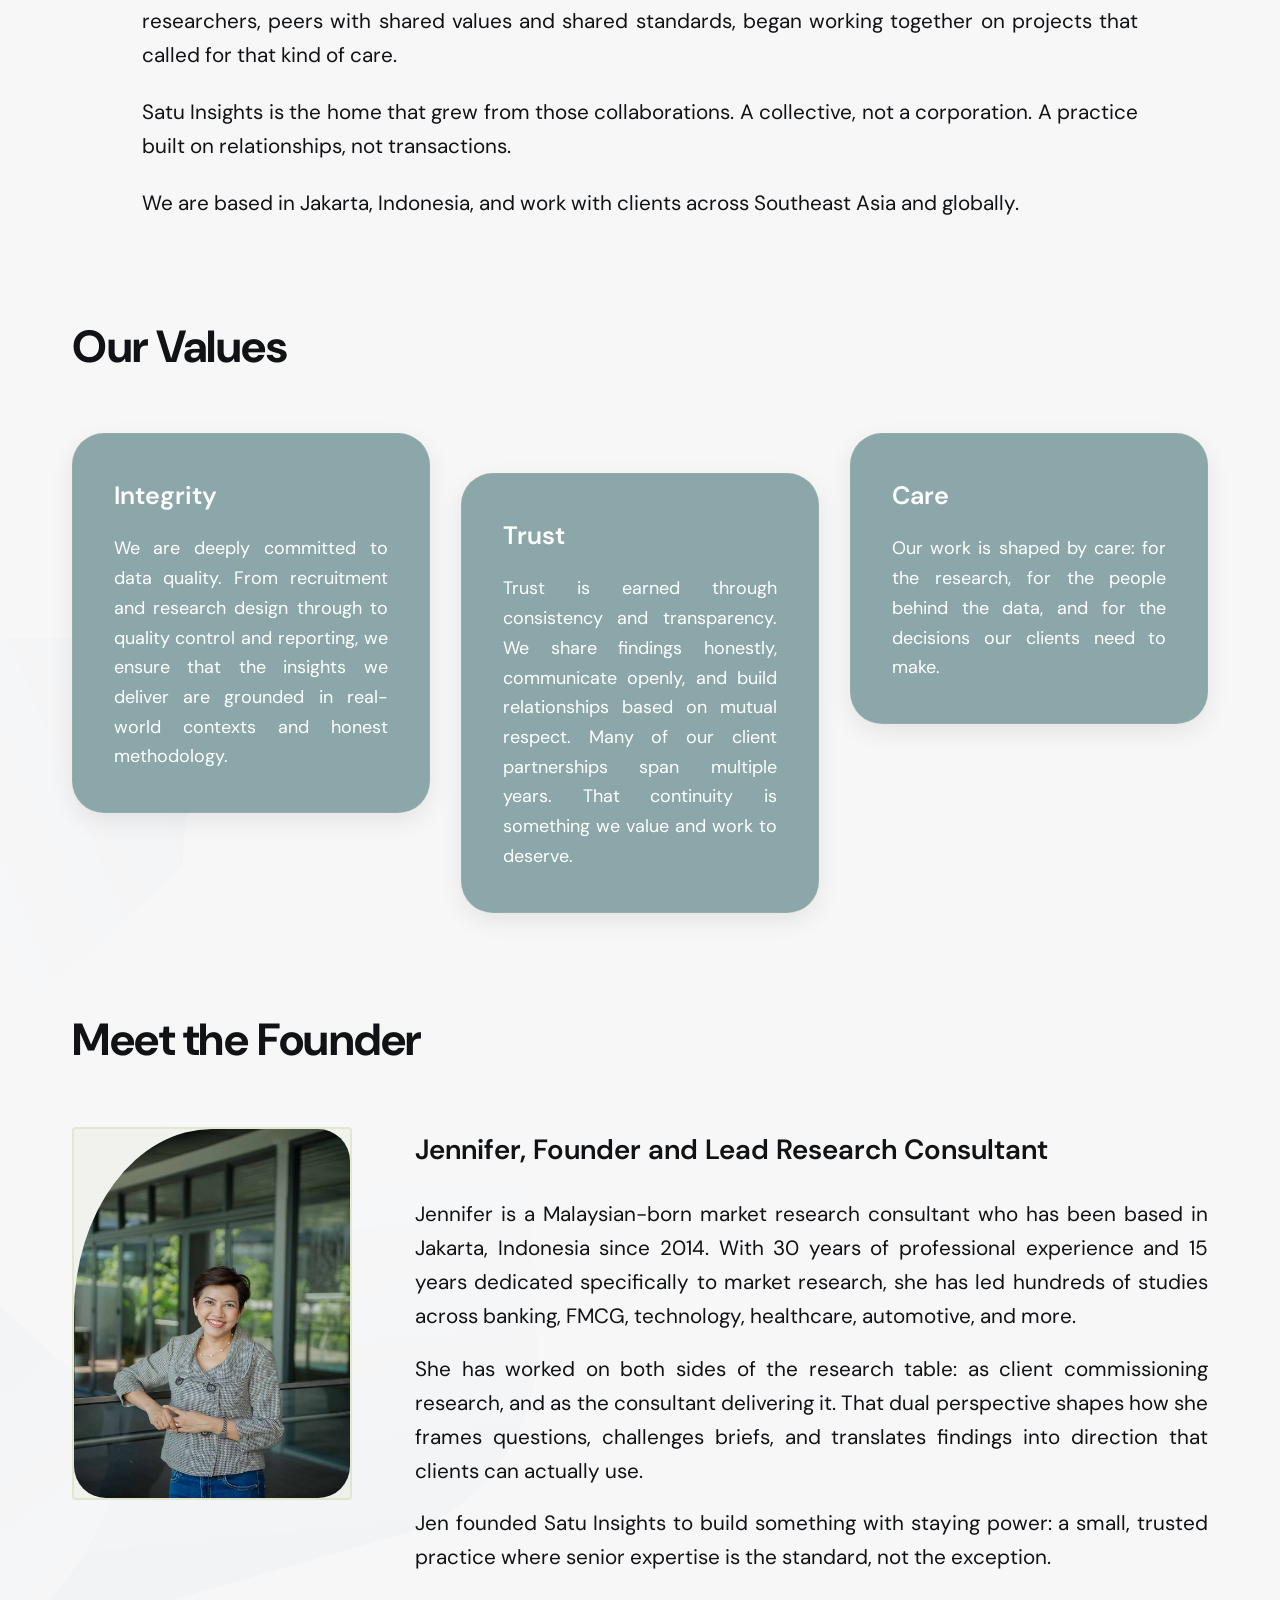
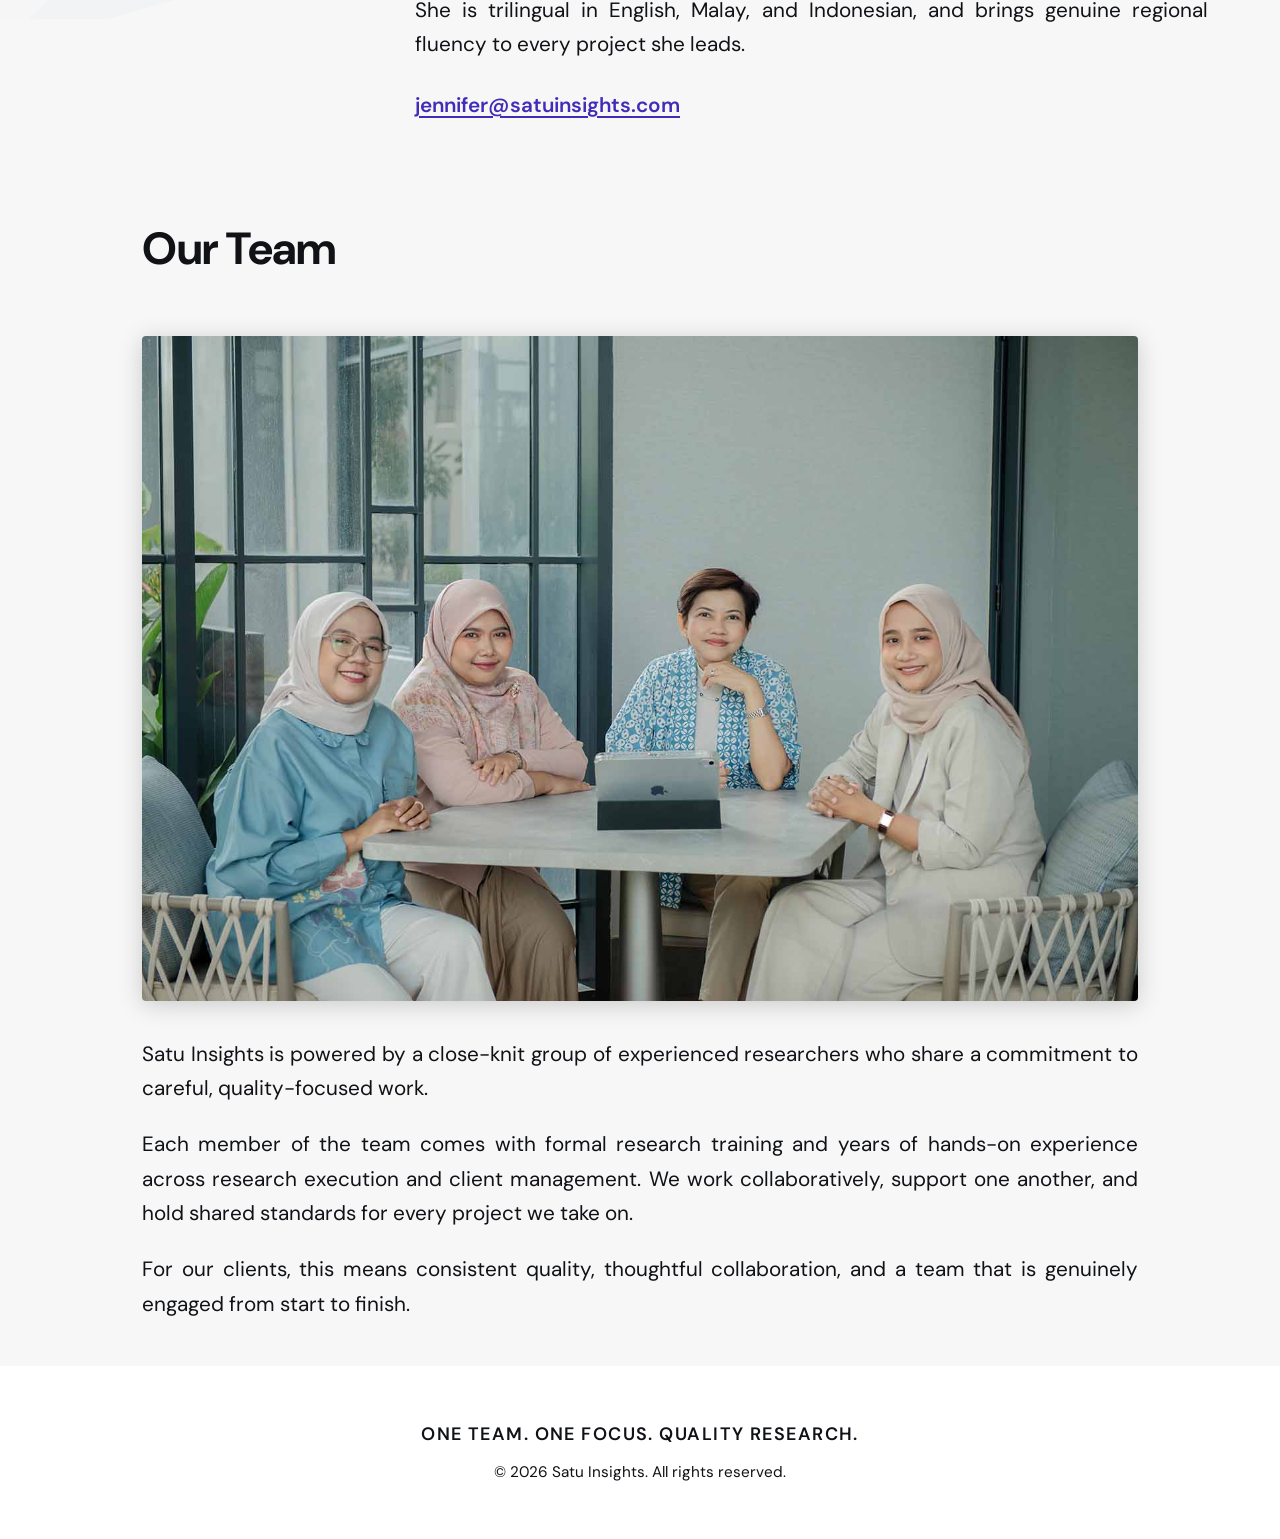
==== commit e0e8acac: "feat: redesign homepage layout and update typography with DM Sans font" ====
--- a/about.html
+++ b/about.html
@@ -9,7 +9,7 @@
     content="Satu Insights was founded on the belief that good research is both disciplined and human.">
   <link rel="preconnect" href="https://fonts.googleapis.com">
   <link rel="preconnect" href="https://fonts.gstatic.com" crossorigin>
-  <link href="https://fonts.googleapis.com/css2?family=Barlow+Condensed:wght@300;400;500;600;700&display=swap"
+  <link href="https://fonts.googleapis.com/css2?family=DM+Sans:wght@400;500;600;700&display=swap"
     rel="stylesheet">
   <link rel="icon" type="image/png" href="img/favicon.png">
   <link rel="stylesheet" href="css/style.css">
--- a/css/style.css
+++ b/css/style.css
@@ -1,8 +1,8 @@
 /* Satu Insights - Brixen Fluid inspired */
 :root {
-  --color-navy: #292F7F;
-  --color-resolution: #003DA5;
-  --color-bg-deep: #1a2f6e;
+  --color-navy: #8CA7A9;
+  --color-resolution: #8CA7A9;
+  --color-bg-deep: #8CA7A9;
   --color-sage: #C6D095;
   --color-sage-light: #d8e4b8;
   --color-sage-muted: rgba(198, 208, 149, 0.88);
@@ -10,7 +10,7 @@
   --color-text-muted: rgba(216, 228, 184, 0.82);
   --color-heading: #C6D095;
   --color-white: #ffffff;
-  --font-family: 'Barlow Condensed', sans-serif;
+  --font-family: 'DM Sans', sans-serif;
   --container-max: 1140px;
   --container-narrow: 740px;
   --header-height: 76px;
@@ -85,9 +85,9 @@
 
 .container {
   width: 100%;
-  max-width: var(--container-max);
+  max-width: 100%;
   margin: 0 auto;
-  padding: 0 1.75rem;
+  padding: 0 4rem;
 }
 
 .narrow {
@@ -96,21 +96,19 @@
 
 /* Ambient fluid background - resolution blue + navy blend */
 .ambient-bg {
-  position: fixed;
-  inset: 0;
+  position: absolute;
+  top: 0;
+  left: 0;
+  width: 100%;
+  height: 100vh;
   z-index: -1;
   overflow: hidden;
   pointer-events: none;
-  background:
-    radial-gradient(ellipse 90% 70% at 15% 10%, rgba(198, 208, 149, 0.22) 0%, transparent 50%),
-    radial-gradient(ellipse 70% 55% at 85% 75%, rgba(198, 208, 149, 0.18) 0%, transparent 48%),
-    radial-gradient(ellipse 60% 50% at 50% 100%, rgba(198, 208, 149, 0.12) 0%, transparent 55%),
-    radial-gradient(ellipse 80% 60% at 80% 20%, rgba(0, 61, 165, 0.55) 0%, transparent 55%),
-    radial-gradient(ellipse 75% 55% at 20% 80%, rgba(41, 47, 127, 0.6) 0%, transparent 52%),
-    linear-gradient(145deg, var(--color-resolution) 0%, var(--color-bg-deep) 42%, var(--color-navy) 100%);
+  background: #8CA7A9;
 }
 
 .blob {
+  display: none;
   position: absolute;
   border-radius: 50%;
   filter: blur(70px);
@@ -139,7 +137,7 @@
 .blob-3 {
   width: 300px;
   height: 300px;
-  background: rgba(0, 61, 165, 0.35);
+  background: rgba(140, 167, 169, 0.35);
   top: 42%;
   left: 52%;
   animation-delay: -12s;
@@ -216,32 +214,33 @@
 
 /* Header */
 .site-header {
-  position: sticky;
+  position: relative;
   top: 0;
   z-index: 100;
-  background: rgba(26, 47, 110, 0.82);
-  backdrop-filter: blur(14px);
-  -webkit-backdrop-filter: blur(14px);
-  border-bottom: 1px solid rgba(198, 208, 149, 0.25);
+  background: transparent;
+  border-bottom: none;
   transition: box-shadow var(--transition), background var(--transition);
 }
 
 .site-header.is-scrolled {
-  box-shadow: var(--shadow-soft);
-  background: rgba(26, 47, 110, 0.94);
+  box-shadow: none;
+  background: transparent;
 }
 
 .header-inner {
   display: flex;
   align-items: center;
-  justify-content: space-between;
+  justify-content: flex-start;
+  gap: 2rem;
   height: var(--header-height);
+  flex-direction: row-reverse;
 }
 
 .logo {
   display: inline-flex;
   align-items: center;
   transition: transform var(--transition);
+  margin-right: -0.9rem;
 }
 
 .logo:hover {
@@ -270,7 +269,7 @@
   font-size: 0.95rem;
   font-weight: 500;
   letter-spacing: 0.06em;
-  text-transform: uppercase;
+  text-transform: capitalize;
   color: var(--color-sage-muted);
   position: relative;
   transition: color var(--transition), transform var(--transition);
@@ -310,7 +309,7 @@
   padding: 0.55rem 1.35rem;
   background: var(--color-sage);
   color: var(--color-navy) !important;
-  border-radius: var(--radius);
+  border-radius: 0;
   transition: transform var(--transition), box-shadow var(--transition), background var(--transition);
 }
 
@@ -360,12 +359,23 @@
 }
 
 /* Hero */
-.hero, .page-hero {
+.hero,
+.page-hero {
   min-height: calc(100vh - var(--header-height));
   display: flex;
   align-items: center;
   position: relative;
   padding: 2rem 0;
+  background: transparent;
+}
+
+.hero .container,
+.page-hero .container {
+  display: flex;
+  flex-direction: column;
+  align-items: flex-start;
+  text-align: left;
+  padding-left: clamp(2rem, 35vw, 34rem);
 }
 
 .hero h1,
@@ -374,14 +384,14 @@
   font-weight: 700;
   line-height: 1.05;
   letter-spacing: -0.01em;
-  max-width: 14ch;
+  max-width: none;
   margin-bottom: 1.75rem;
   color: var(--color-sage-light);
 }
 
 .hero-sub,
 .page-sub {
-  font-size: clamp(1.15rem, 2.5vw, 1.4rem);
+  font-size: clamp(1.35rem, 3vw, 1.6rem);
   font-weight: 400;
   max-width: 44ch;
   color: var(--color-text-muted);
@@ -392,17 +402,19 @@
 /* Buttons */
 .btn {
   display: inline-block;
-  padding: 0.9rem 2.25rem;
+  padding: 0.9rem 0;
+  width: 260px;
+  text-align: center;
   font-family: var(--font-family);
   font-size: 1rem;
   font-weight: 600;
   letter-spacing: 0.07em;
-  text-transform: uppercase;
-  border: 2px solid var(--color-sage);
-  border-radius: var(--radius);
+  text-transform: capitalize;
+  border: 2px solid #292F7F;
+  border-radius: 0;
   cursor: pointer;
-  background: var(--color-sage);
-  color: var(--color-navy);
+  background: #292F7F;
+  color: #FFFFFF;
   transition: transform var(--transition), box-shadow var(--transition), background var(--transition), border-color var(--transition);
   position: relative;
   overflow: hidden;
@@ -419,9 +431,10 @@
 
 .btn:hover {
   transform: translateY(-3px);
-  box-shadow: 0 10px 28px rgba(198, 208, 149, 0.35);
-  background: var(--color-sage-light);
-  border-color: var(--color-sage-light);
+  box-shadow: 0 10px 28px rgba(41, 47, 127, 0.35);
+  background: #1e235e;
+  border-color: #1e235e;
+  color: #FFFFFF;
 }
 
 .btn:hover::before {
@@ -434,7 +447,7 @@
 
 /* Sections */
 .section {
-  padding: 5rem 0;
+  padding: 2.5rem 0;
   position: relative;
 }
 
@@ -458,6 +471,10 @@
   color: var(--color-sage-light);
 }
 
+p {
+  font-size: 1.15rem;
+}
+
 .section p {
   margin-bottom: 1.25rem;
   color: var(--color-text-muted);
@@ -467,13 +484,17 @@
   margin-bottom: 0;
 }
 
+.intro-right p {
+  font-size: 1.25rem;
+}
+
 .tagline {
-  font-weight: 600;
-  font-size: 1.05rem;
-  letter-spacing: 0.08em;
+  font-weight: 700;
+  font-size: 1.5rem;
+  letter-spacing: 0.05em;
   text-transform: uppercase;
   margin-top: 2.25rem !important;
-  color: var(--color-sage);
+  color: #292F7F !important;
 }
 
 .text-center {
@@ -804,7 +825,7 @@
   padding: 0.8rem 1rem;
   border: 1px solid rgba(198, 208, 149, 0.4);
   border-radius: var(--radius);
-  background: rgba(26, 47, 110, 0.5);
+  background: rgba(140, 167, 169, 0.5);
   color: var(--color-text);
   transition: border-color var(--transition), box-shadow var(--transition), transform var(--transition);
 }
@@ -878,7 +899,7 @@
   padding: 3rem 0;
   text-align: center;
   border-top: 1px solid rgba(198, 208, 149, 0.22);
-  background: rgba(198, 208, 149, 0.08);
+  background: #8CA7A9;
 }
 
 .footer-tagline {
@@ -938,7 +959,7 @@
     top: var(--header-height);
     left: 0;
     right: 0;
-    background: rgba(26, 47, 110, 0.97);
+    background: rgba(140, 167, 169, 0.97);
     backdrop-filter: blur(14px);
     border-bottom: 1px solid rgba(198, 208, 149, 0.22);
     padding: 1.75rem;
@@ -964,7 +985,8 @@
     display: inline-block;
   }
 
-  .hero, .page-hero {
+  .hero,
+  .page-hero {
     padding: 2rem 0;
   }
 
@@ -1035,38 +1057,43 @@
   color: #FFFFFF;
 }
 
-.nav-cta {
+.site-nav .nav-cta {
   background: #FFFFFF;
   color: #101216 !important;
 }
 
-.nav-cta:hover,
-.nav-cta.active {
+.site-nav .nav-cta:hover,
+.site-nav .nav-cta.active {
   background: #f0f0f0;
   color: #101216 !important;
 }
 
 .white-bg-wrapper {
-  background-color: #FFFFFF;
+  background-color: #f7f7f8;
   position: relative;
+}
+
+.white-bg-wrapper::after {
+  display: none;
 }
 
 .white-bg-wrapper::before {
   content: "";
   position: absolute;
-  top: 0; left: 0; right: 0; bottom: 0;
+  top: 0;
+  left: 0;
+  right: 0;
+  bottom: 0;
   background-image: url('../img/Picture1.png');
-  background-size: auto 110vh; /* Besar namun tidak memenuhi seluruh layar */
-  background-position: left center; /* Ditaruh di kiri, kemudian di-flip ke kanan */
+  background-size: auto 110vh;
+  background-position: left center;
   background-repeat: no-repeat;
-  background-attachment: fixed;
-  transform: scaleX(-1); /* Mirror secara horizontal */
-  opacity: 0.06; /* Sedikit dinaikkan karena sekarang hanya di kanan */
+  opacity: 0.06;
   pointer-events: none;
   z-index: 0;
 }
 
-.white-bg-wrapper > * {
+.white-bg-wrapper>* {
   position: relative;
   z-index: 1;
 }
@@ -1077,9 +1104,9 @@
 }
 
 .site-footer {
-  background: transparent !important;
-  color: #FFFFFF !important;
-  border-top: none !important;
+  background: #FFFFFF !important;
+  color: #101216 !important;
+  border-top: 1px solid #E5E5E5 !important;
 }
 
 .section p,
@@ -1105,7 +1132,7 @@
 
 .footer-tagline,
 .footer-copy {
-  color: #FFFFFF !important;
+  color: #101216 !important;
 }
 
 .bullet-list li::before {
@@ -1119,9 +1146,10 @@
 .feature,
 .service-block,
 .contact-form {
-  background-color: #412CB7 !important;
+  background: linear-gradient(145deg, var(--color-resolution) 0%, var(--color-resolution) 55%, var(--color-bg-deep) 100%) !important;
   color: #FFFFFF !important;
-  border-color: transparent !important;
+  border-color: rgba(198, 208, 149, 0.15) !important;
+  box-shadow: 0 8px 24px rgba(0, 0, 0, 0.08) !important;
 }
 
 .card:hover,
@@ -1129,7 +1157,9 @@
 .method-card:hover,
 .industry-item:hover,
 .feature:hover {
-  background-color: #352396 !important;
+  background: linear-gradient(145deg, #004ac9 0%, #004ac9 55%, #203a85 100%) !important;
+  border-color: rgba(198, 208, 149, 0.4) !important;
+  box-shadow: 0 16px 40px rgba(0, 0, 0, 0.18) !important;
 }
 
 .card h3,
@@ -1216,14 +1246,14 @@
 }
 
 .btn {
-  background-color: #71AEAF !important;
-  border-color: #71AEAF !important;
+  background-color: #292F7F !important;
+  border-color: #292F7F !important;
   color: #FFFFFF !important;
 }
 
 .btn:hover {
-  background-color: #5c9293 !important;
-  border-color: #5c9293 !important;
+  background-color: #1e235e !important;
+  border-color: #1e235e !important;
 }
 
 .site-header {
@@ -1235,10 +1265,10 @@
 }
 
 .site-header.is-scrolled {
-  background: rgba(26, 47, 110, 0.95) !important;
-  backdrop-filter: blur(14px) !important;
-  -webkit-backdrop-filter: blur(14px) !important;
-  box-shadow: var(--shadow-soft) !important;
+  background: transparent !important;
+  backdrop-filter: none !important;
+  -webkit-backdrop-filter: none !important;
+  box-shadow: none !important;
 }
 
 .section+.section {
@@ -1255,10 +1285,363 @@
   inset: 0;
   background-image: url('../img/Picture1.png');
   background-size: auto 110vh;
-  background-position: left center; /* Ditaruh di kiri lalu di-flip ke kanan */
+  background-position: left center;
   background-repeat: no-repeat;
-  transform: scaleX(-1); /* Mirror secara horizontal */
-  mix-blend-mode: overlay;
-  opacity: 0.25;
   pointer-events: none;
+}
+
+/* Align layout with header */
+.narrow {
+  max-width: var(--container-max) !important;
+}
+
+.section p {
+  text-align: justify;
+}
+
+/* --- FUN & CLEAR REDESIGN --- */
+
+/* Intro Layout */
+.intro-grid {
+  display: grid;
+  grid-template-columns: 1.2fr 1fr;
+  gap: 4rem;
+  align-items: start;
+}
+
+.intro-grid p {
+  text-align: left !important;
+}
+
+.intro-left .lead {
+  font-size: clamp(2rem, 4vw, 2.8rem) !important;
+  line-height: 1.3 !important;
+  color: #292F7F !important;
+  position: relative;
+  margin-top: 20px;
+}
+
+.intro-left .lead::before {
+  content: "“";
+  position: absolute;
+  top: -60px;
+  left: -20px;
+  font-size: 8rem;
+  color: rgba(198, 208, 149, 0.4);
+  font-family: serif;
+  z-index: -1;
+  line-height: 1;
+}
+
+/* Bento Grid */
+.bento-grid {
+  display: grid;
+  grid-template-columns: repeat(3, 1fr);
+  gap: 2rem;
+  align-items: start;
+}
+
+.bento-card {
+  border-radius: 32px !important;
+  transition: transform 0.4s cubic-bezier(0.175, 0.885, 0.32, 1.275), box-shadow 0.4s ease !important;
+}
+
+.bento-grid .card-2 {
+  margin-top: -30px;
+  /* Stagger effect */
+}
+
+.bento-card:hover {
+  transform: translateY(-12px) rotate(-1.5deg) scale(1.02) !important;
+  box-shadow: 0 24px 40px rgba(0, 0, 0, 0.15) !important;
+}
+
+/* Feature Grid */
+.feature-bento-grid {
+  display: grid;
+  grid-template-columns: repeat(2, 1fr);
+  gap: 2rem;
+}
+
+.feature-card {
+  border-radius: 28px !important;
+  padding: 3rem 2.5rem !important;
+  transition: transform 0.4s ease !important;
+}
+
+.feature-card:hover {
+  transform: translateY(-8px) scale(1.02) !important;
+}
+
+.feature-icon {
+  background: var(--color-sage) !important;
+  width: 72px;
+  height: 72px;
+  border-radius: 50%;
+  display: flex;
+  align-items: center;
+  justify-content: center;
+  color: var(--color-navy) !important;
+  margin-bottom: 2rem;
+  box-shadow: 0 10px 24px rgba(198, 208, 149, 0.5);
+}
+
+.feature-icon svg {
+  width: 32px;
+  height: 32px;
+}
+
+/* Pill CTA */
+.pill-cta-wrapper {
+  background: linear-gradient(145deg, var(--color-resolution) 0%, var(--color-bg-deep) 100%);
+}
+
+.pill-cta {
+  text-align: left;
+  display: flex;
+  flex-direction: column;
+  align-items: flex-start;
+  gap: 2rem;
+}
+
+.pill-cta .lead {
+  color: #FFFFFF !important;
+  max-width: 600px;
+  margin: 0;
+}
+
+.pill-btn {
+  background-color: #292F7F !important;
+  border-color: #292F7F !important;
+  color: #FFFFFF !important;
+  border-radius: 0 !important;
+  font-size: 1rem !important;
+  padding: 0.9rem 0 !important;
+  width: 260px !important;
+  text-align: center !important;
+  box-shadow: 0 8px 24px rgba(41, 47, 127, 0.4) !important;
+}
+
+.pill-btn:hover {
+  background-color: #1e235e !important;
+  border-color: #1e235e !important;
+  color: #FFFFFF !important;
+}
+
+/* --- PER-PAGE FUN ANIMATIONS --- */
+
+/* Services Page: Expand & Glow */
+.service-block {
+  border-radius: 40px 10px 40px 10px !important;
+  transition: transform 0.4s cubic-bezier(0.34, 1.56, 0.64, 1), box-shadow 0.4s ease !important;
+}
+
+.service-block:hover {
+  transform: scale(1.04) translateX(10px) !important;
+  box-shadow: 0 10px 40px rgba(198, 208, 149, 0.6), 0 0 0 2px var(--color-sage) !important;
+}
+
+/* About Page: Pop & Bounce */
+.card-grid-3 {
+  align-items: start;
+}
+
+.card-grid-3 .value-card:nth-child(2) {
+  margin-top: 40px;
+  /* Staggered */
+}
+
+.value-card {
+  border-radius: 32px !important;
+  transition: transform 0.6s cubic-bezier(0.68, -0.6, 0.32, 1.6) !important;
+}
+
+.value-card:hover {
+  transform: translateY(-15px) rotate(3deg) scale(1.05) !important;
+  box-shadow: 0 20px 40px rgba(140, 167, 169, 0.2) !important;
+}
+
+.founder-photo img {
+  border-radius: 50% 32px 32px 32px !important;
+  transition: transform 0.5s ease !important;
+}
+
+.founder-block:hover .founder-photo img {
+  transform: scale(1.03) rotate(-2deg) !important;
+}
+
+/* Experience Page: Pill Cloud & 3D Tilt */
+.industry-grid {
+  display: flex !important;
+  flex-wrap: wrap !important;
+  gap: 1rem !important;
+  justify-content: center !important;
+}
+
+.industry-item {
+  flex: 1 1 auto;
+  max-width: fit-content;
+  background: rgba(198, 208, 149, 0.15) !important;
+  border-radius: 100px !important;
+  /* Pill shape */
+  padding: 1.5rem 2.5rem !important;
+  transition: all 0.4s cubic-bezier(0.175, 0.885, 0.32, 1.275) !important;
+  text-align: center;
+}
+
+.industry-item h3 {
+  margin-bottom: 0 !important;
+  font-size: 1.4rem !important;
+}
+
+.industry-item p {
+  display: none;
+  /* Hide details for word cloud look */
+}
+
+.industry-item:hover {
+  background: var(--color-resolution) !important;
+  transform: scale(1.1) !important;
+  box-shadow: 0 10px 30px rgba(140, 167, 169, 0.3) !important;
+  padding: 1.5rem 3.5rem !important;
+}
+
+.industry-item:hover h3 {
+  color: #FFFFFF !important;
+}
+
+.methods-grid {
+  perspective: 1200px;
+  display: grid;
+  grid-template-columns: repeat(3, 1fr);
+  gap: 2rem;
+}
+
+.method-card {
+  border-radius: 24px !important;
+  transition: transform 0.5s ease, box-shadow 0.5s ease !important;
+  transform-style: preserve-3d;
+}
+
+.method-card:hover {
+  transform: rotateX(10deg) rotateY(-5deg) translateY(-10px) !important;
+  box-shadow: -10px 20px 40px rgba(0, 0, 0, 0.2) !important;
+}
+
+/* Contact form */
+.contact-form {
+  border-radius: 32px !important;
+  transition: transform 0.4s ease !important;
+}
+
+.contact-form:hover {
+  transform: translateY(-5px) !important;
+  box-shadow: 0 16px 40px rgba(0, 0, 0, 0.1) !important;
+}
+
+.corrigan-list {
+  border-top: 1px solid #d9d9d9;
+  margin-top: 1rem;
+}
+
+.corrigan-item {
+  display: flex;
+  flex-direction: row;
+  padding: 3rem 0;
+  border-bottom: 1px solid #d9d9d9;
+  background: transparent;
+  align-items: flex-start;
+}
+
+.corrigan-item h3 {
+  flex: 0 0 35%;
+  margin: 0;
+  padding-right: 3rem;
+  font-size: 2rem;
+  font-weight: 500;
+  color: #101216;
+}
+
+.corrigan-item p {
+  flex: 1;
+  margin: 0;
+  font-size: 1.25rem;
+  color: #101216;
+  line-height: 1.6;
+}
+
+/* Clove Layout - Our Services */
+.clove-grid {
+  display: grid;
+  grid-template-columns: repeat(2, 1fr);
+  gap: 4rem;
+  margin-top: 2rem;
+}
+
+.clove-item {
+  display: flex;
+  flex-direction: column;
+  align-items: center;
+  text-align: center;
+}
+
+.clove-icon {
+  width: 80px;
+  height: auto;
+  margin-bottom: 1.5rem;
+  object-fit: contain;
+}
+
+.clove-item h3 {
+  font-family: var(--font-family-serif, inherit);
+  font-size: 1.75rem;
+  margin-bottom: 1rem;
+  color: #101216;
+}
+
+.clove-item p {
+  max-width: 450px;
+  margin: 0 auto;
+  font-size: 1.15rem;
+  line-height: 1.6;
+  color: #101216;
+}
+
+@media (max-width: 900px) {
+  .intro-grid {
+    grid-template-columns: 1fr;
+    gap: 2rem;
+  }
+
+  .clove-grid {
+    grid-template-columns: 1fr;
+    gap: 3rem;
+  }
+
+  .corrigan-item {
+    flex-direction: column;
+    padding: 2rem 0;
+  }
+
+  .corrigan-item h3 {
+    flex: none;
+    width: 100%;
+    padding-right: 0;
+    margin-bottom: 1rem;
+    font-size: 1.75rem;
+  }
+
+  .bento-grid {
+    grid-template-columns: 1fr;
+  }
+
+  .bento-grid .card-2 {
+    margin-top: 0;
+  }
+
+  .feature-bento-grid {
+    grid-template-columns: 1fr;
+  }
+
+
 }
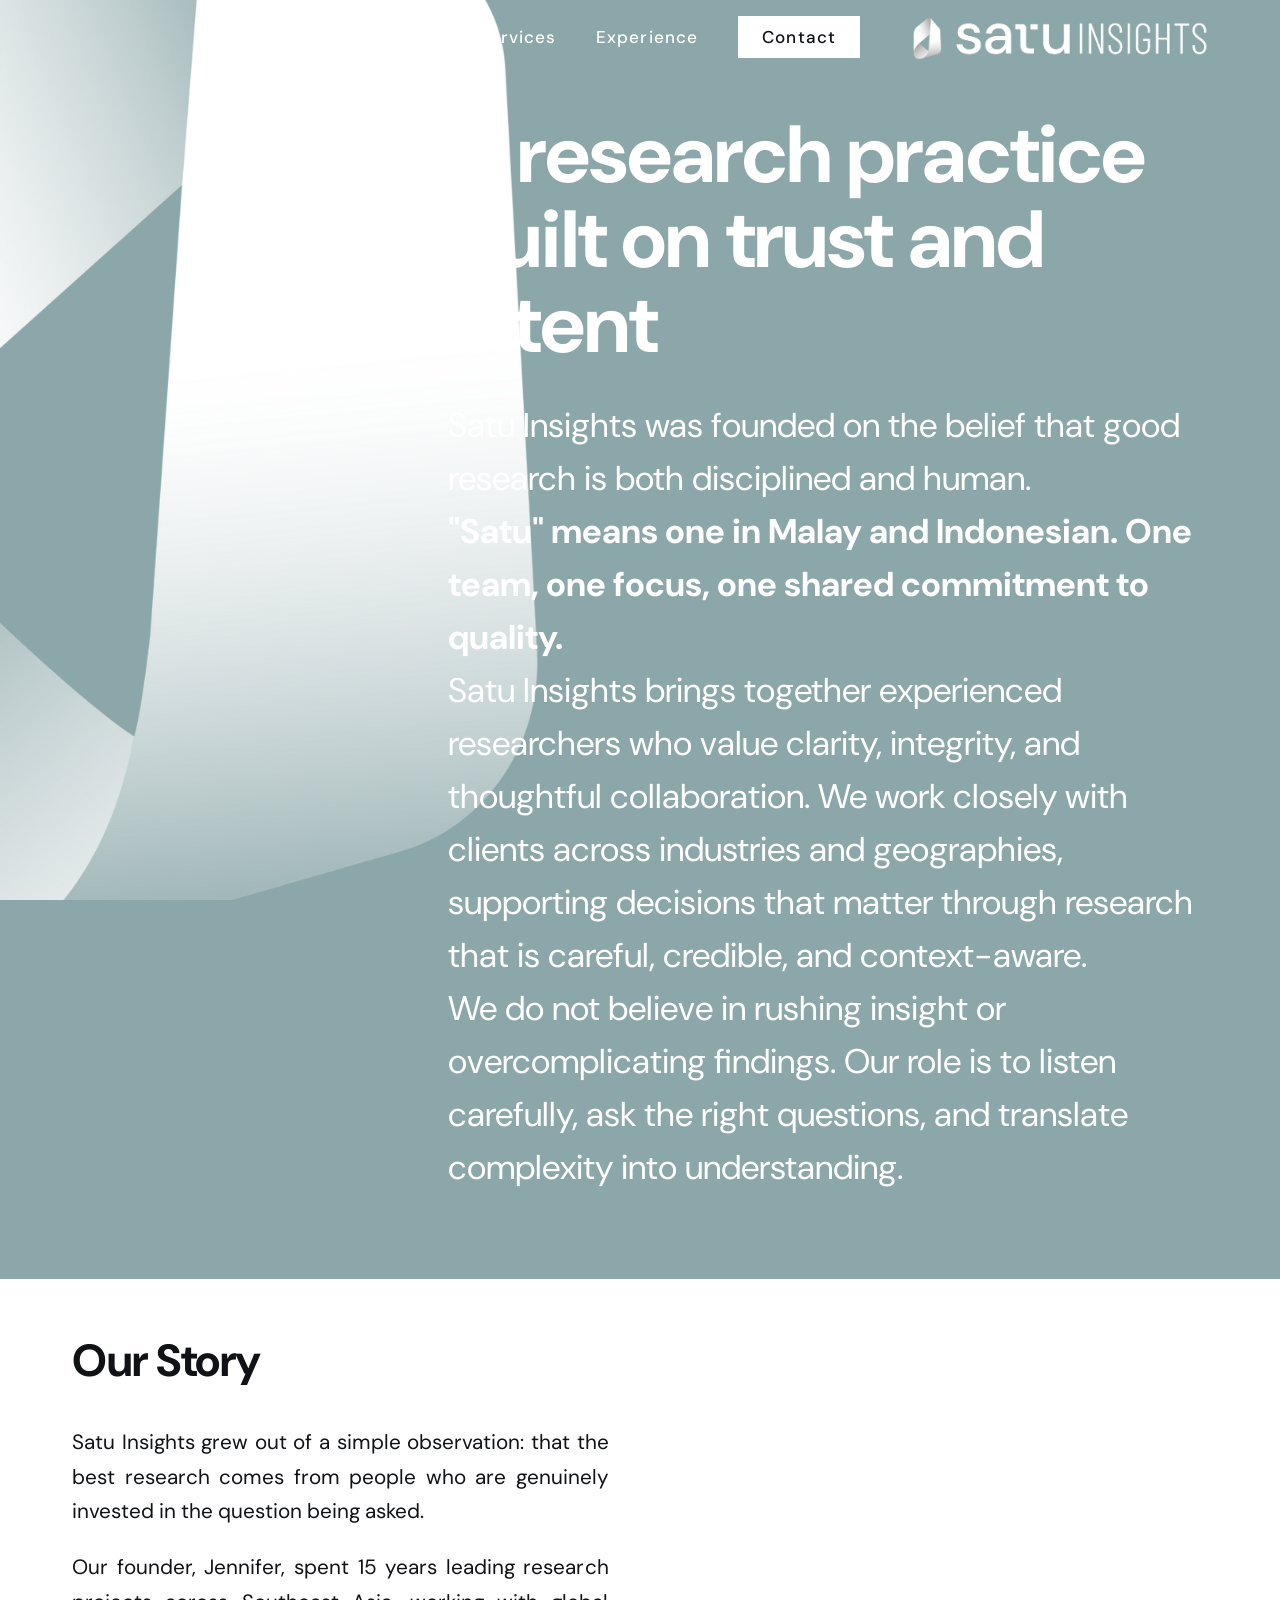
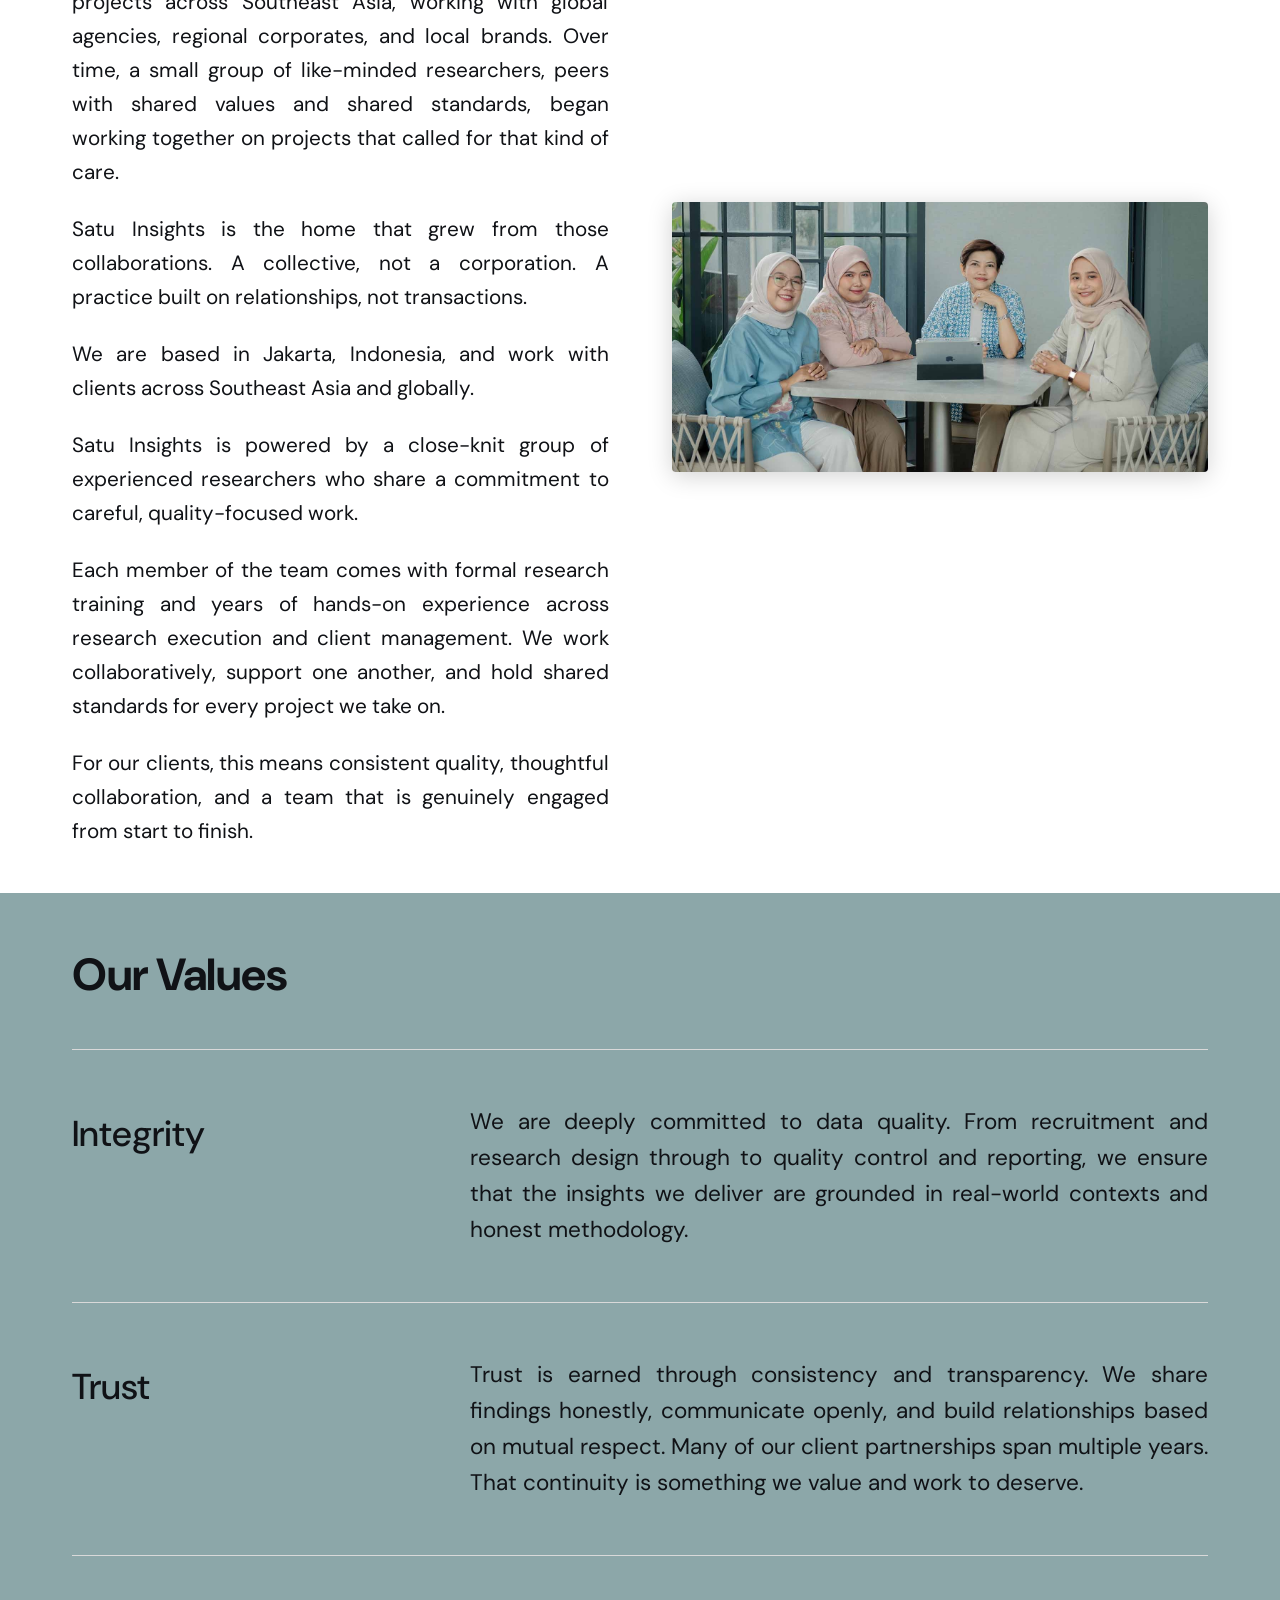
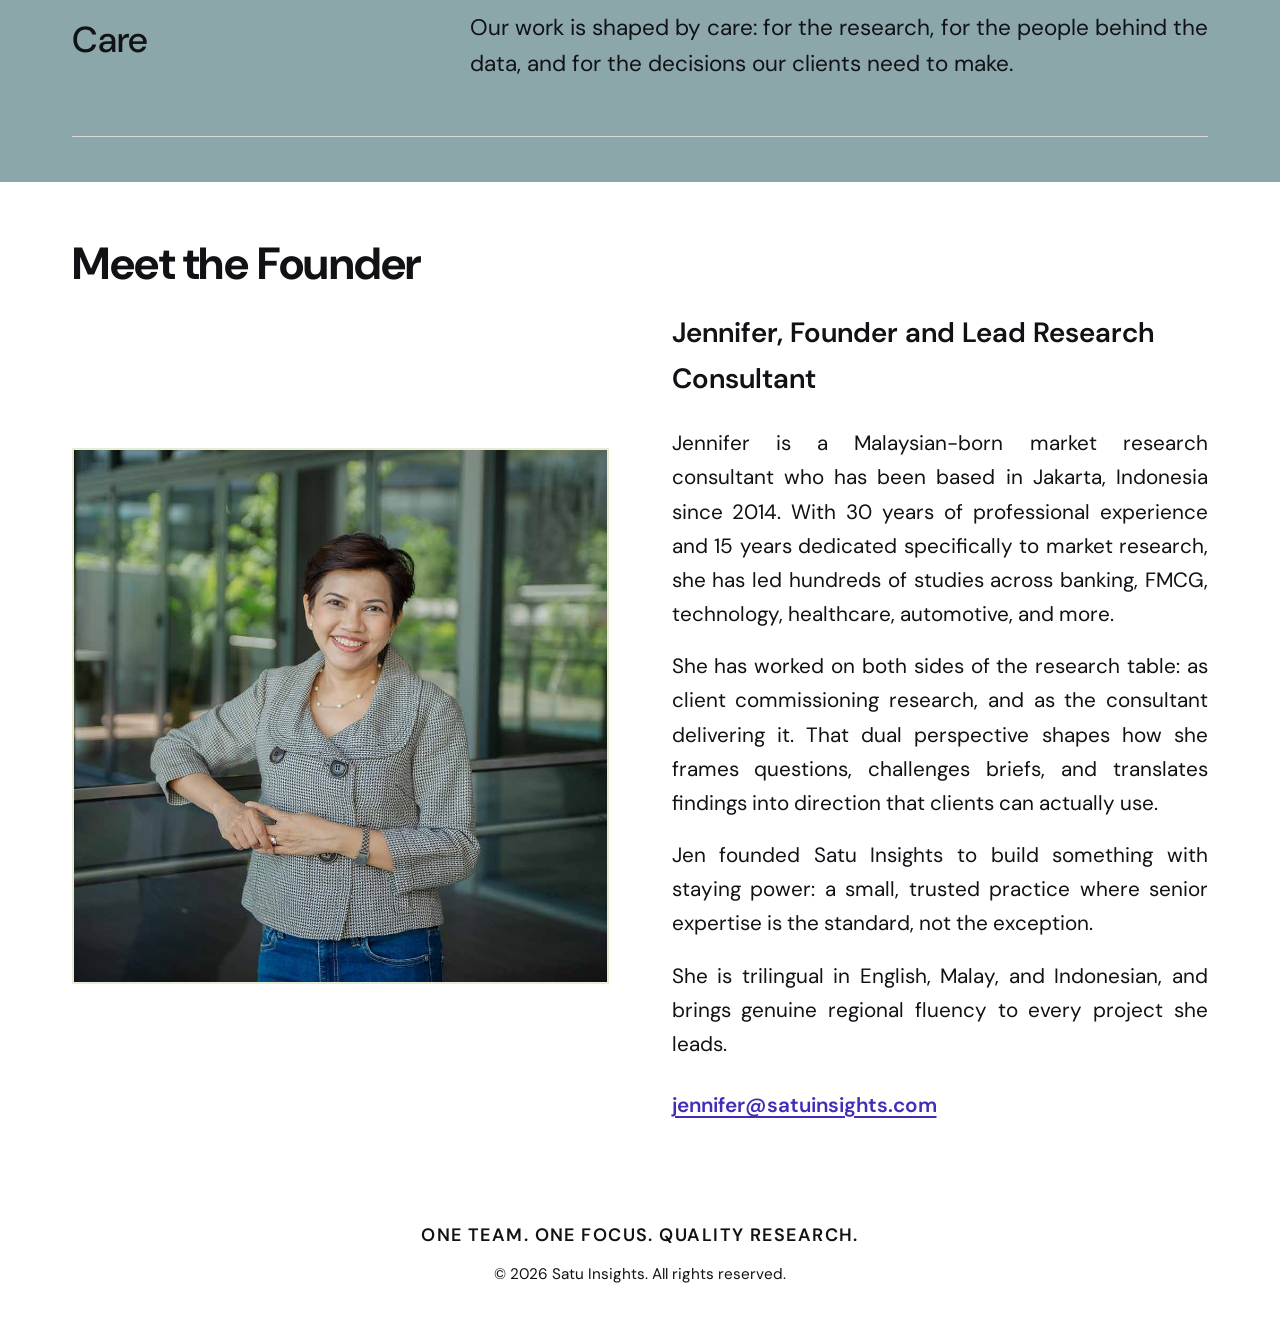
==== commit 4e3c2cf0: "feat: redesign about page layout and update stylistic structure with new CSS and image assets" ====
--- a/about.html
+++ b/about.html
@@ -9,8 +9,7 @@
     content="Satu Insights was founded on the belief that good research is both disciplined and human.">
   <link rel="preconnect" href="https://fonts.googleapis.com">
   <link rel="preconnect" href="https://fonts.gstatic.com" crossorigin>
-  <link href="https://fonts.googleapis.com/css2?family=DM+Sans:wght@400;500;600;700&display=swap"
-    rel="stylesheet">
+  <link href="https://fonts.googleapis.com/css2?family=DM+Sans:wght@400;500;600;700&display=swap" rel="stylesheet">
   <link rel="icon" type="image/png" href="img/favicon.png">
   <link rel="stylesheet" href="css/style.css">
 </head>
@@ -47,104 +46,107 @@
   <main>
     <section class="page-hero">
       <div class="container">
-        <h1 class="hero-animate">A research practice built on trust and intent.</h1>
-        <p class="page-sub hero-animate hero-animate-delay-1">Satu Insights was founded on the belief that good research
-          is both disciplined and human.</p>
+        <h1 class="hero-animate">A research practice<br>built on trust and intent</h1>
+        <p class="page-sub hero-animate hero-animate-delay-1" style="max-width: 900px;">Satu Insights was founded on the
+          belief that good research is both disciplined and human.<br><strong>"Satu" means one in Malay and Indonesian.
+            One team, one focus, one shared commitment to quality.</strong> <br> Satu Insights brings together
+          experienced researchers who value clarity, integrity, and thoughtful collaboration. We work closely with
+          clients across industries and geographies, supporting decisions that matter through research that is careful,
+          credible, and context-aware.<br>We do not believe in rushing insight or overcomplicating findings. Our role is
+          to listen carefully, ask the right questions, and translate complexity into understanding.</p>
       </div>
     </section>
 
-    <div class="white-bg-wrapper">
-    <section class="section">
-      <div class="container narrow reveal">
-        <p class="lead">"Satu" means one in Malay and Indonesian. One team, one focus, one shared commitment to quality.
-        </p>
-        <p>Satu Insights brings together experienced researchers who value clarity, integrity, and thoughtful
-          collaboration. We work closely with clients across industries and geographies, supporting decisions that
-          matter through research that is careful, credible, and context-aware.</p>
-        <p>We do not believe in rushing insight or overcomplicating findings. Our role is to listen carefully, ask the
-          right questions, and translate complexity into understanding.</p>
-      </div>
-    </section>
+    <div class="white-bg-wrapper no-bg-image">
 
-    <section class="section">
-      <div class="container narrow reveal">
-        <h2 class="section-title">Our Story</h2>
-        <p>Satu Insights grew out of a simple observation: that the best research comes from people who are genuinely
-          invested in the question being asked.</p>
-        <p>Our founder, Jennifer, spent 15 years leading research projects across Southeast Asia, working with global
-          agencies, regional corporates, and local brands. Over time, a small group of like-minded researchers, peers
-          with shared values and shared standards, began working together on projects that called for that kind of care.
-        </p>
-        <p>Satu Insights is the home that grew from those collaborations. A collective, not a corporation. A practice
-          built on relationships, not transactions.</p>
-        <p>We are based in Jakarta, Indonesia, and work with clients across Southeast Asia and globally.</p>
-      </div>
-    </section>
-
-    <section class="section">
-      <div class="container">
-        <h2 class="section-title reveal">Our Values</h2>
-        <div class="card-grid card-grid-3">
-          <article class="value-card">
-            <h3>Integrity</h3>
-            <p>We are deeply committed to data quality. From recruitment and research design through to quality control
-              and reporting, we ensure that the insights we deliver are grounded in real-world contexts and honest
-              methodology.</p>
-          </article>
-          <article class="value-card">
-            <h3>Trust</h3>
-            <p>Trust is earned through consistency and transparency. We share findings honestly, communicate openly, and
-              build relationships based on mutual respect. Many of our client partnerships span multiple years. That
-              continuity is something we value and work to deserve.</p>
-          </article>
-          <article class="value-card">
-            <h3>Care</h3>
-            <p>Our work is shaped by care: for the research, for the people behind the data, and for the decisions our
-              clients need to make.</p>
-          </article>
-        </div>
-      </div>
-    </section>
-
-    <section class="section">
-      <div class="container">
-        <h2 class="section-title reveal">Meet the Founder</h2>
-        <div class="founder-block reveal">
-          <div class="founder-photo">
-            <img src="img/founder.jpg" alt="Jennifer, Founder and Lead Research Consultant" style="width: 100%; height: 100%; object-fit: cover;">
-          </div>
-          <div class="founder-bio">
-            <h3>Jennifer, Founder and Lead Research Consultant</h3>
-            <p>Jennifer is a Malaysian-born market research consultant who has been based in Jakarta, Indonesia since
-              2014. With 30 years of professional experience and 15 years dedicated specifically to market research, she
-              has led hundreds of studies across banking, FMCG, technology, healthcare, automotive, and more.</p>
-            <p>She has worked on both sides of the research table: as client commissioning research, and as the
-              consultant delivering it. That dual perspective shapes how she frames questions, challenges briefs, and
-              translates findings into direction that clients can actually use.</p>
-            <p>Jen founded Satu Insights to build something with staying power: a small, trusted practice where senior
-              expertise is the standard, not the exception.</p>
-            <p>She is trilingual in English, Malay, and Indonesian, and brings genuine regional fluency to every project
-              she leads.</p>
-            <p class="founder-contact"><a href="mailto:jennifer@satuinsights.com">jennifer@satuinsights.com</a></p>
+      <section class="section">
+        <div class="container reveal">
+          <h2 class="section-title" style="margin-bottom: 1.5rem;">Our Story</h2>
+          <div class="story-block">
+            <div class="story-content">
+              <p>Satu Insights grew out of a simple observation: that the best research comes from people who are genuinely
+                invested in the question being asked.</p>
+              <p>Our founder, Jennifer, spent 15 years leading research projects across Southeast Asia, working with global
+                agencies, regional corporates, and local brands. Over time, a small group of like-minded researchers, peers
+                with shared values and shared standards, began working together on projects that called for that kind of
+                care.
+              </p>
+              <p>Satu Insights is the home that grew from those collaborations. A collective, not a corporation. A practice
+                built on relationships, not transactions.</p>
+              <p>We are based in Jakarta, Indonesia, and work with clients across Southeast Asia and globally.</p>
+              <p>Satu Insights is powered by a close-knit group of experienced researchers who share a commitment to
+                careful, quality-focused work.</p>
+              <p>Each member of the team comes with formal research training and years of hands-on experience across
+                research execution and client management. We work collaboratively, support one another, and hold shared
+                standards for every project we take on.</p>
+              <p>For our clients, this means consistent quality, thoughtful collaboration, and a team that is genuinely
+                engaged from start to finish.</p>
+            </div>
+            <div class="story-image">
+              <img src="img/our_team.jpg" alt="Satu Insights Team"
+                style="width: 100%; border-radius: var(--radius); box-shadow: var(--shadow-card);">
+            </div>
           </div>
         </div>
-      </div>
-    </section>
+      </section>
 
-    <section class="section">
-      <div class="container narrow reveal">
-        <h2 class="section-title">Our Team</h2>
-        <img src="img/our_team.jpg" alt="Satu Insights Team" style="width: 100%; margin-bottom: 2rem; border-radius: var(--radius); box-shadow: var(--shadow-card);">
-        <p>Satu Insights is powered by a close-knit group of experienced researchers who share a commitment to careful,
-          quality-focused work.</p>
-        <p>Each member of the team comes with formal research training and years of hands-on experience across research
-          execution and client management. We work collaboratively, support one another, and hold shared standards for
-          every project we take on.</p>
-        <p>For our clients, this means consistent quality, thoughtful collaboration, and a team that is genuinely
-          engaged from start to finish.</p>
-      </div>
-    </section>
-  </div>
+      <section class="section" style="background-color: #8CA7A9;">
+        <div class="container">
+          <h2 class="section-title reveal" style="margin-bottom: 2rem;">Our Values</h2>
+          <div class="corrigan-list reveal">
+            <div class="corrigan-item">
+              <h3>Integrity</h3>
+              <p>We are deeply committed to data quality. From recruitment and research design through to quality
+                control
+                and reporting, we ensure that the insights we deliver are grounded in real-world contexts and honest
+                methodology.</p>
+            </div>
+            <div class="corrigan-item">
+              <h3>Trust</h3>
+              <p>Trust is earned through consistency and transparency. We share findings honestly, communicate openly,
+                and
+                build relationships based on mutual respect. Many of our client partnerships span multiple years. That
+                continuity is something we value and work to deserve.</p>
+            </div>
+            <div class="corrigan-item">
+              <h3>Care</h3>
+              <p>Our work is shaped by care: for the research, for the people behind the data, and for the decisions our
+                clients need to make.</p>
+            </div>
+          </div>
+        </div>
+      </section>
+
+      <section class="section">
+        <div class="container">
+          <h2 class="section-title reveal" style="margin-bottom: 0.5rem;">Meet the Founder</h2>
+          <div class="founder-block reveal">
+            <div class="founder-photo">
+              <img src="img/founder.jpg" alt="Jennifer, Founder and Lead Research Consultant"
+                style="width: 100%; height: 100%; object-fit: cover;">
+            </div>
+            <div class="founder-bio">
+              <h3>Jennifer, Founder and Lead Research Consultant</h3>
+              <p>Jennifer is a Malaysian-born market research consultant who has been based in Jakarta, Indonesia since
+                2014. With 30 years of professional experience and 15 years dedicated specifically to market research,
+                she
+                has led hundreds of studies across banking, FMCG, technology, healthcare, automotive, and more.</p>
+              <p>She has worked on both sides of the research table: as client commissioning research, and as the
+                consultant delivering it. That dual perspective shapes how she frames questions, challenges briefs, and
+                translates findings into direction that clients can actually use.</p>
+              <p>Jen founded Satu Insights to build something with staying power: a small, trusted practice where senior
+                expertise is the standard, not the exception.</p>
+              <p>She is trilingual in English, Malay, and Indonesian, and brings genuine regional fluency to every
+                project
+                she leads.</p>
+              <p class="founder-contact"><a href="mailto:jennifer@satuinsights.com">jennifer@satuinsights.com</a></p>
+            </div>
+          </div>
+        </div>
+      </section>
+
+
+    </div>
   </main>
 
   <footer class="site-footer">
--- a/css/style.css
+++ b/css/style.css
@@ -391,7 +391,7 @@
 
 .hero-sub,
 .page-sub {
-  font-size: clamp(1.35rem, 3vw, 1.6rem);
+  font-size: clamp(1.6rem, 3.5vw, 1.9rem);
   font-weight: 400;
   max-width: 44ch;
   color: var(--color-text-muted);
@@ -604,19 +604,33 @@
   margin-bottom: 0;
 }
 
+/* Story */
+.story-block {
+  display: grid;
+  grid-template-columns: 1fr 1fr;
+  gap: 3.5rem;
+  align-items: center;
+}
+
+@media (max-width: 991px) {
+  .story-block {
+    grid-template-columns: 1fr;
+  }
+}
+
 /* Founder */
 .founder-block {
   display: grid;
-  grid-template-columns: 280px 1fr;
+  grid-template-columns: 1fr 1fr;
   gap: 3.5rem;
-  align-items: start;
+  align-items: center;
 }
 
 .founder-photo {
-  aspect-ratio: 3 / 4;
+  aspect-ratio: 1 / 1;
   background: rgba(198, 208, 149, 0.1);
   border: 2px solid rgba(198, 208, 149, 0.35);
-  border-radius: var(--radius);
+  border-radius: 0;
   display: flex;
   align-items: center;
   justify-content: center;
@@ -936,7 +950,7 @@
   }
 
   .founder-photo {
-    max-width: 280px;
+    max-width: 100%;
   }
 
   .contact-layout {
@@ -1069,7 +1083,7 @@
 }
 
 .white-bg-wrapper {
-  background-color: #f7f7f8;
+  background-color: #FFFFFF;
   position: relative;
 }
 
@@ -1088,9 +1102,19 @@
   background-size: auto 110vh;
   background-position: left center;
   background-repeat: no-repeat;
-  opacity: 0.06;
+  opacity: 1;
   pointer-events: none;
   z-index: 0;
+}
+
+.no-bg-image::before {
+  background-image: none !important;
+}
+
+@media (max-width: 991px) {
+  .white-bg-wrapper::before {
+    opacity: 0.1 !important;
+  }
 }
 
 .white-bg-wrapper>* {
@@ -1287,7 +1311,14 @@
   background-size: auto 110vh;
   background-position: left center;
   background-repeat: no-repeat;
+  opacity: 1;
   pointer-events: none;
+}
+
+@media (max-width: 991px) {
+  .ambient-bg::after {
+    opacity: 0.1 !important;
+  }
 }
 
 /* Align layout with header */
@@ -1462,7 +1493,7 @@
 }
 
 .founder-photo img {
-  border-radius: 50% 32px 32px 32px !important;
+  border-radius: 0 !important;
   transition: transform 0.5s ease !important;
 }
 
@@ -1643,5 +1674,25 @@
     grid-template-columns: 1fr;
   }
 
-
+  /* Center headline text on mobile/tablet */
+  .hero h1,
+  .page-hero h1,
+  .hero-sub,
+  .page-sub,
+  .intro-left .lead,
+  .intro-grid p,
+  .intro-left,
+  .pill-cta,
+  .pill-cta .lead {
+    text-align: center !important;
+    margin-left: auto !important;
+    margin-right: auto !important;
+    max-width: 100% !important;
+    align-items: center !important;
+    justify-content: center !important;
+  }
+
+  .intro-left .lead::before {
+    display: none !important;
+  }
 }
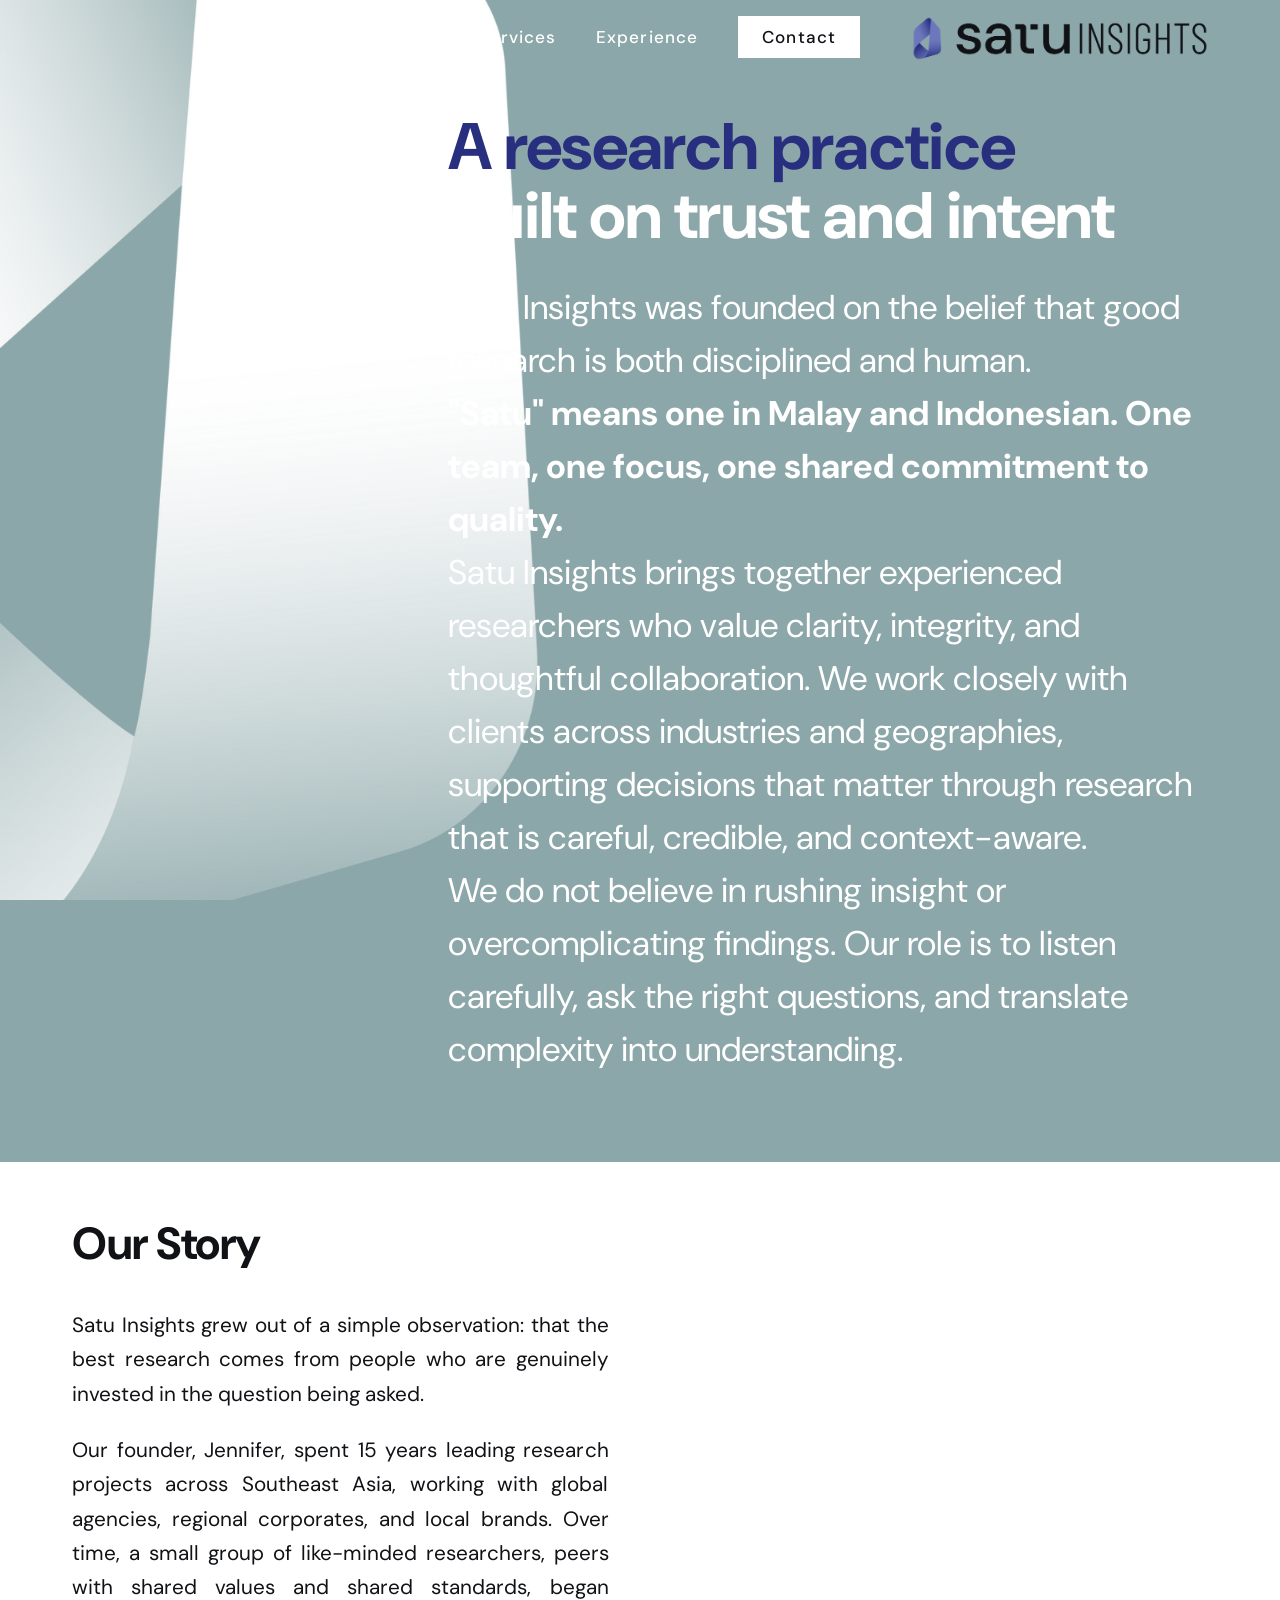
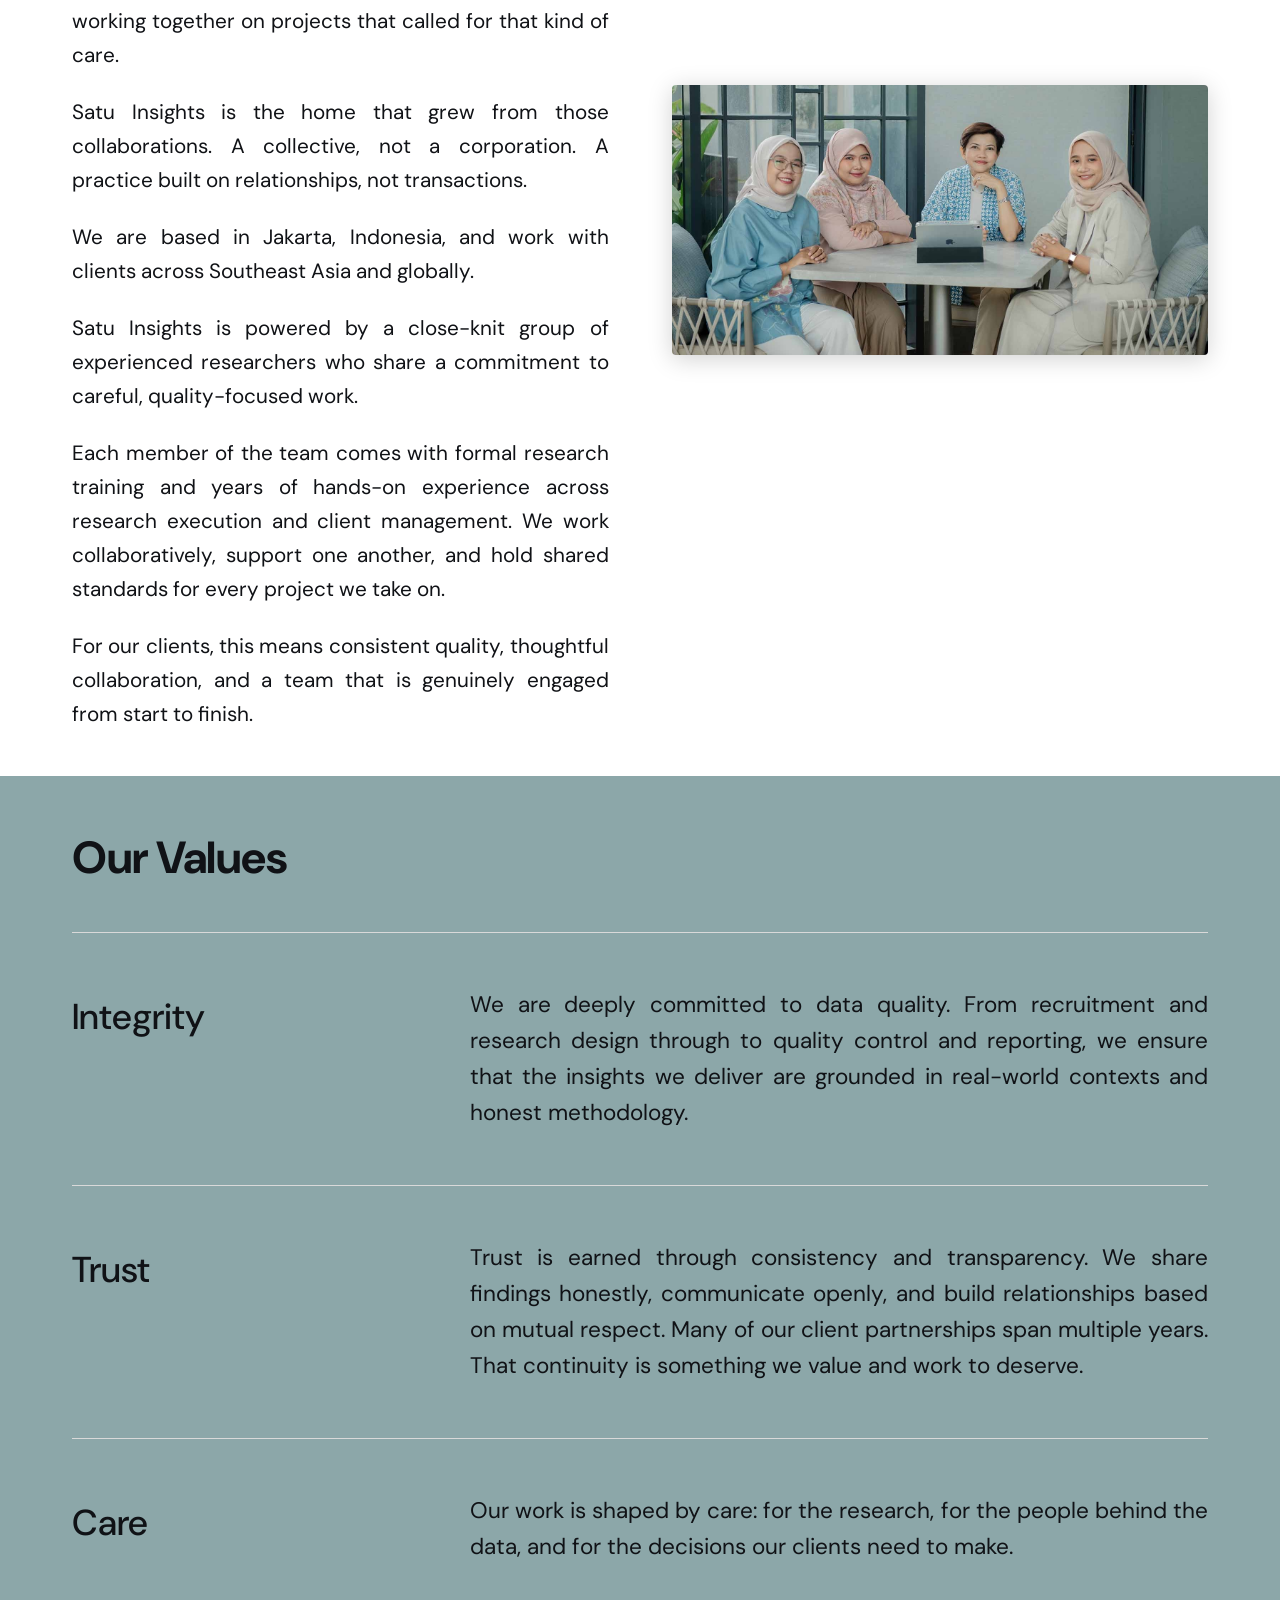
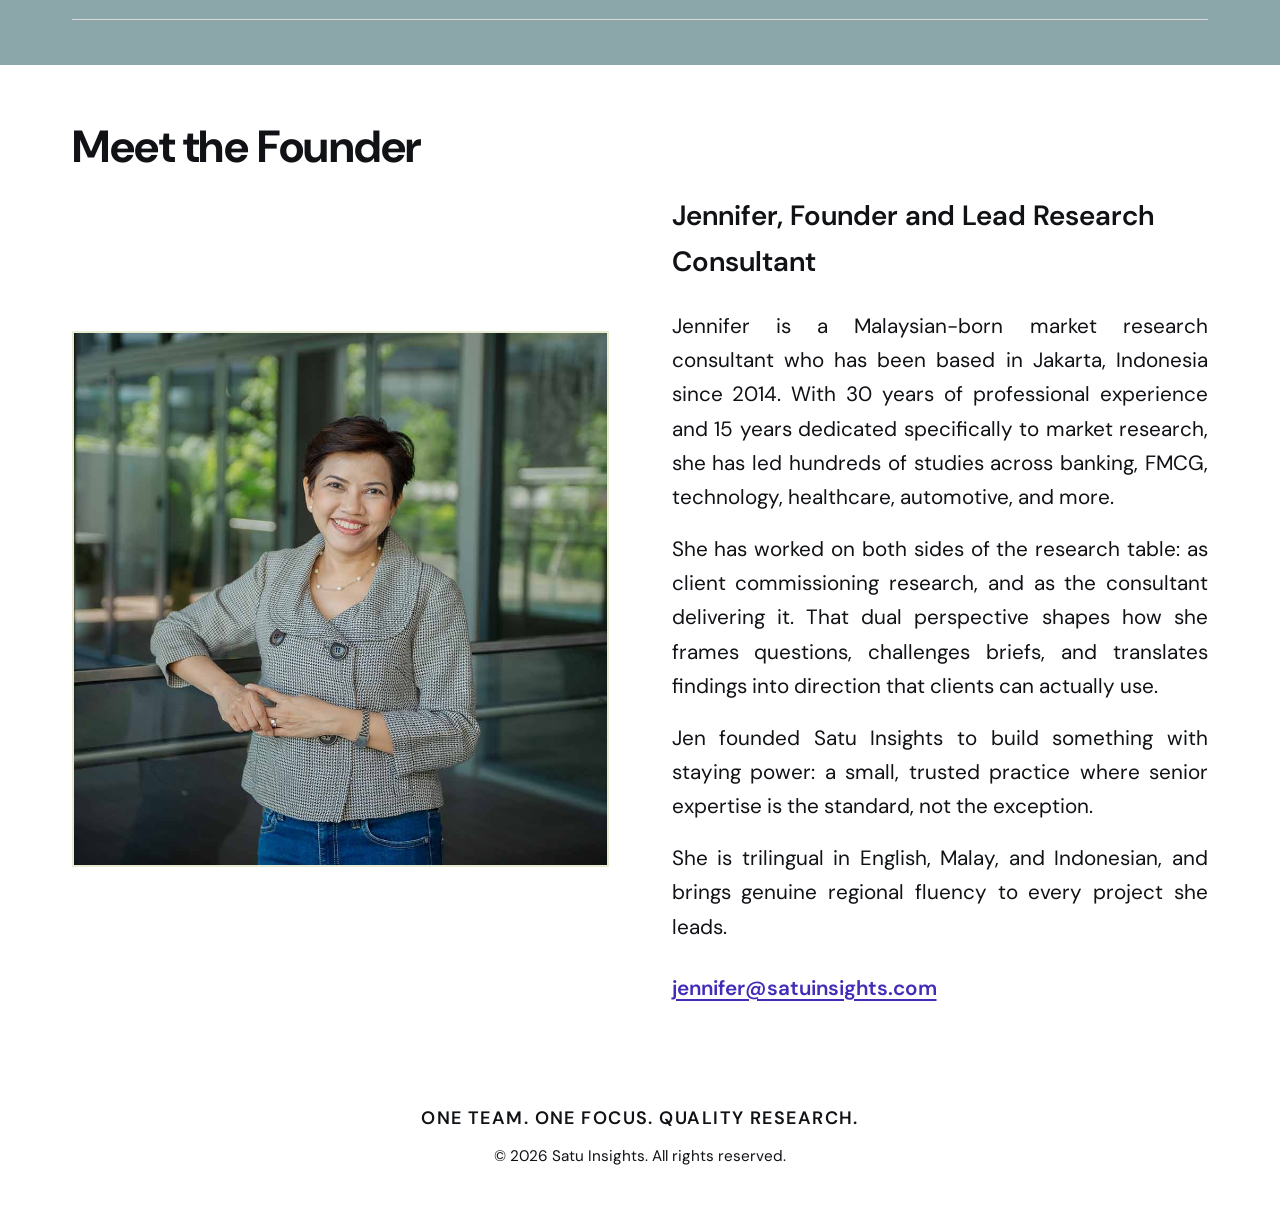
==== commit 06a1aacd: "feat: implement site-wide styling and color-coded hero headings" ====
--- a/about.html
+++ b/about.html
@@ -46,7 +46,7 @@
   <main>
     <section class="page-hero">
       <div class="container">
-        <h1 class="hero-animate">A research practice<br>built on trust and intent</h1>
+        <h1 class="hero-animate"><span style="color: #292F7F;">A research practice</span><br>built on trust and intent</h1>
         <p class="page-sub hero-animate hero-animate-delay-1" style="max-width: 900px;">Satu Insights was founded on the
           belief that good research is both disciplined and human.<br><strong>"Satu" means one in Malay and Indonesian.
             One team, one focus, one shared commitment to quality.</strong> <br> Satu Insights brings together
--- a/css/style.css
+++ b/css/style.css
@@ -380,7 +380,7 @@
 
 .hero h1,
 .page-hero h1 {
-  font-size: clamp(2.75rem, 7vw, 4.5rem);
+  font-size: clamp(2.2rem, 5.8vw, 3.65rem);
   font-weight: 700;
   line-height: 1.05;
   letter-spacing: -0.01em;
@@ -932,7 +932,7 @@
 }
 
 /* Responsive */
-@media (max-width: 900px) {
+@media (max-width: 991px) {
 
   .card-grid-3,
   .methods-grid,
@@ -1265,7 +1265,8 @@
   color: #FFFFFF !important;
 }
 
-.service-block .bullet-list li::before {
+.service-block .bullet-list li::before,
+.white-bullets li::before {
   background: #FFFFFF !important;
 }
 
@@ -1432,7 +1433,7 @@
   display: flex;
   flex-direction: column;
   align-items: flex-start;
-  gap: 2rem;
+  gap: 0.75rem;
 }
 
 .pill-cta .lead {
@@ -1501,44 +1502,108 @@
   transform: scale(1.03) rotate(-2deg) !important;
 }
 
-/* Experience Page: Pill Cloud & 3D Tilt */
+/* Experience Page: Split Layout - Icon + Text */
+.industry-split {
+  display: flex;
+  flex-direction: column;
+  gap: 2.5rem;
+}
+
+@media (min-width: 768px) {
+  .industry-split {
+    flex-direction: row;
+    gap: 60px;
+    align-items: flex-start;
+  }
+}
+
+.industry-left {
+  flex: 0 0 38%;
+}
+
+.industry-left .section-title {
+  margin-bottom: 1.2rem;
+}
+
+.industry-left p {
+  font-size: 1.125rem;
+  line-height: 1.7;
+  color: #101216;
+}
+
+.industry-right {
+  flex: 1;
+}
+
 .industry-grid {
+  display: grid !important;
+  grid-template-columns: 1fr !important;
+  gap: 0 !important;
+}
+
+@media (min-width: 480px) {
+  .industry-grid {
+    grid-template-columns: 1fr 1fr !important;
+    column-gap: 30px !important;
+  }
+}
+
+.industry-item {
   display: flex !important;
-  flex-wrap: wrap !important;
-  gap: 1rem !important;
-  justify-content: center !important;
-}
-
-.industry-item {
-  flex: 1 1 auto;
-  max-width: fit-content;
-  background: rgba(198, 208, 149, 0.15) !important;
-  border-radius: 100px !important;
-  /* Pill shape */
-  padding: 1.5rem 2.5rem !important;
-  transition: all 0.4s cubic-bezier(0.175, 0.885, 0.32, 1.275) !important;
-  text-align: center;
+  flex-direction: row !important;
+  align-items: center !important;
+  gap: 14px !important;
+  background: transparent !important;
+  border: none !important;
+  border-radius: 0 !important;
+  padding: 14px 0 !important;
+  box-shadow: none !important;
+  transition: none !important;
+  text-align: left !important;
+}
+
+.industry-item:hover {
+  background: transparent !important;
+  transform: none !important;
+  box-shadow: none !important;
+}
+
+.industry-icon {
+  display: flex;
+  align-items: center;
+  justify-content: center;
+  flex-shrink: 0;
+  width: 44px;
+  height: 44px;
+  color: #292F7F;
+}
+
+.industry-icon svg {
+  width: 40px;
+  height: 40px;
+  transition: transform 0.3s cubic-bezier(0.175, 0.885, 0.32, 1.275) !important;
 }
 
 .industry-item h3 {
   margin-bottom: 0 !important;
-  font-size: 1.4rem !important;
+  font-size: 1rem !important;
+  color: #292F7F !important;
+  font-weight: 600 !important;
+  padding-bottom: 0 !important;
+  transition: transform 0.3s ease !important;
 }
 
 .industry-item p {
-  display: none;
-  /* Hide details for word cloud look */
-}
-
-.industry-item:hover {
-  background: var(--color-resolution) !important;
-  transform: scale(1.1) !important;
-  box-shadow: 0 10px 30px rgba(140, 167, 169, 0.3) !important;
-  padding: 1.5rem 3.5rem !important;
+  display: none !important;
 }
 
 .industry-item:hover h3 {
-  color: #FFFFFF !important;
+  color: #292F7F !important;
+  transform: translateX(5px) !important;
+}
+
+.industry-item:hover .industry-icon svg {
+  transform: scale(1.2) translateY(-2px) !important;
 }
 
 .methods-grid {
@@ -1601,6 +1666,37 @@
   line-height: 1.6;
 }
 
+.corrigan-grid {
+  display: grid;
+  grid-template-columns: repeat(3, 1fr);
+  gap: 2rem;
+  border-top: 1px solid #d9d9d9;
+  margin-top: 1rem;
+}
+
+.corrigan-grid-item {
+  display: flex;
+  flex-direction: column;
+  padding: 2rem 0;
+  border-bottom: 1px solid #d9d9d9;
+  background: transparent;
+  align-items: flex-start;
+}
+
+.corrigan-grid-item h3 {
+  margin: 0 0 1rem 0;
+  font-size: 1.5rem;
+  font-weight: 500;
+  color: #101216;
+}
+
+.corrigan-grid-item p {
+  margin: 0;
+  font-size: 1.15rem;
+  color: #101216;
+  line-height: 1.6;
+}
+
 /* Clove Layout - Our Services */
 .clove-grid {
   display: grid;
@@ -1666,12 +1762,32 @@
     grid-template-columns: 1fr;
   }
 
+  .corrigan-grid {
+    grid-template-columns: 1fr;
+  }
+
   .bento-grid .card-2 {
     margin-top: 0;
   }
 
   .feature-bento-grid {
     grid-template-columns: 1fr;
+  }
+
+  .market-grid {
+    grid-template-columns: 1fr !important;
+  }
+
+  .market-col {
+    border-right: none !important;
+    border-bottom: 1px solid rgba(255, 255, 255, 0.3);
+    padding-right: 0 !important;
+    padding-bottom: 2rem;
+  }
+
+  .market-col:last-child {
+    border-bottom: none;
+    padding-bottom: 0;
   }
 
   /* Center headline text on mobile/tablet */
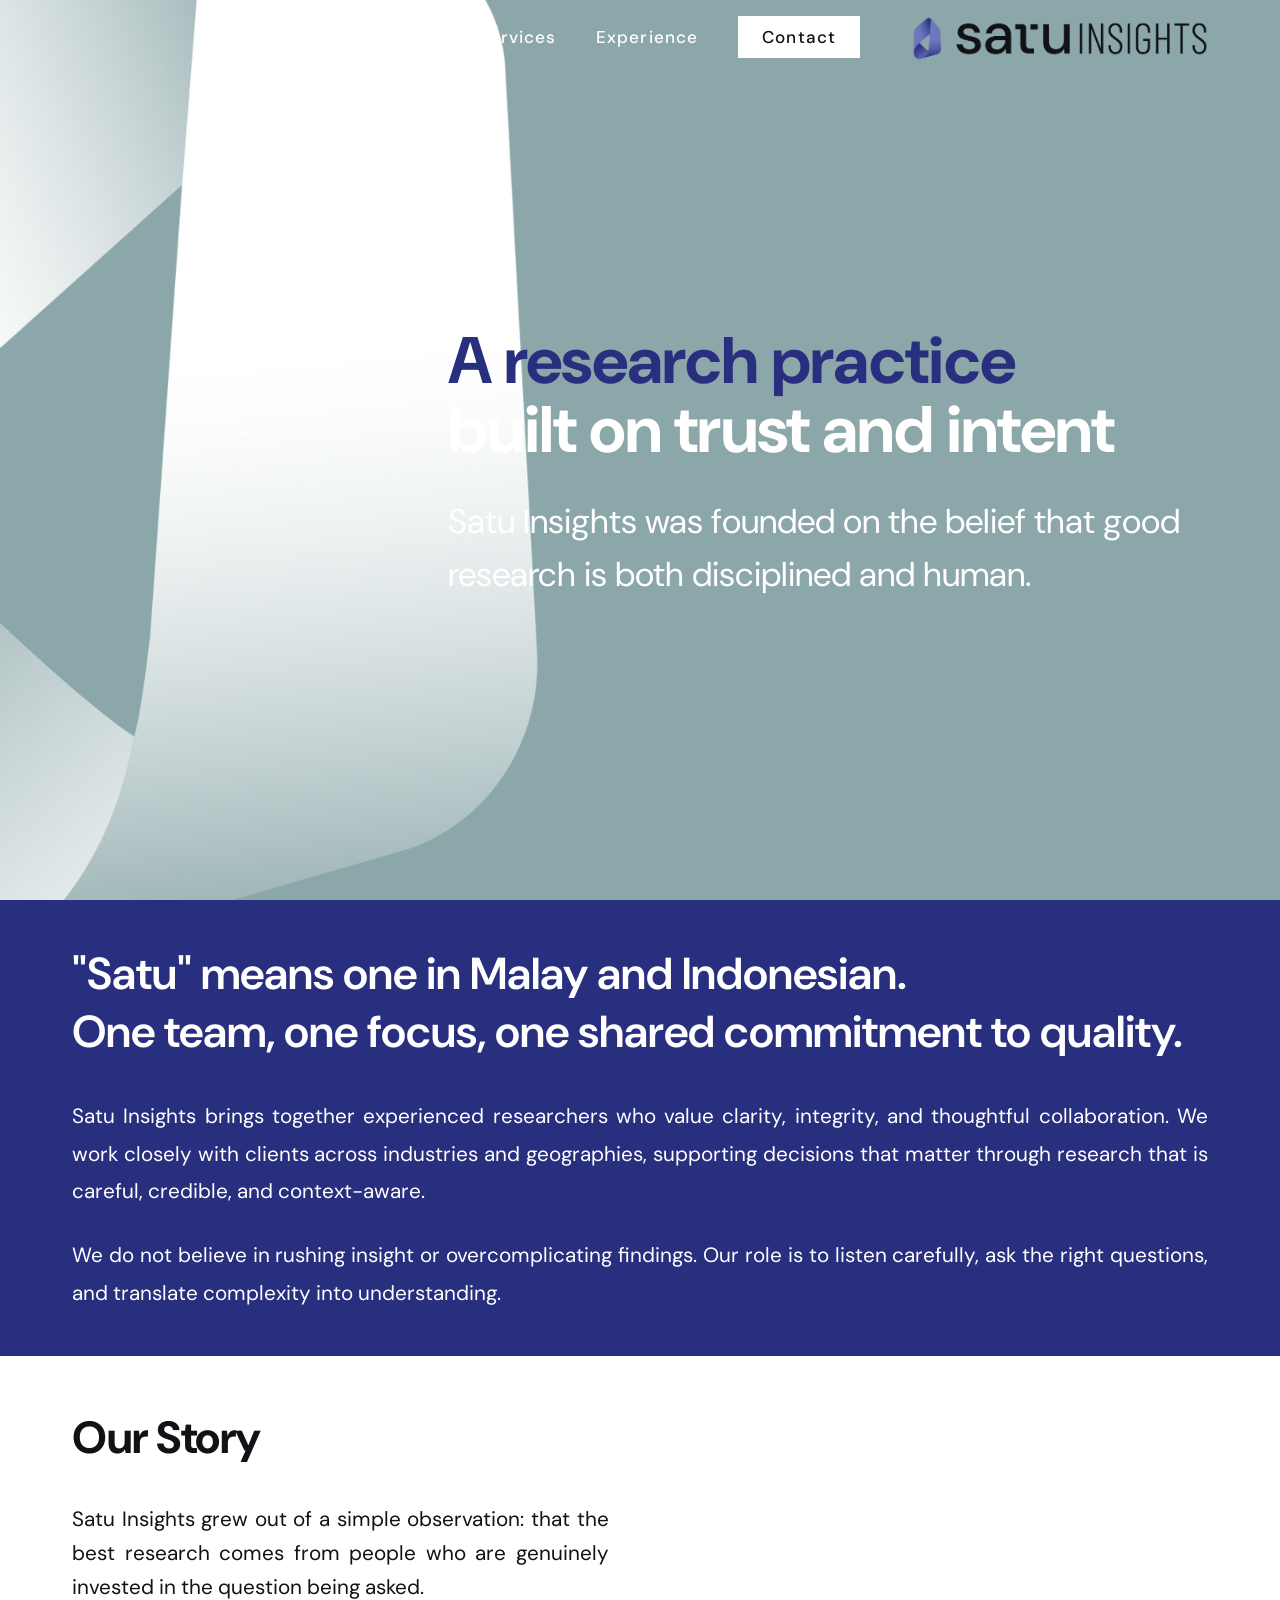
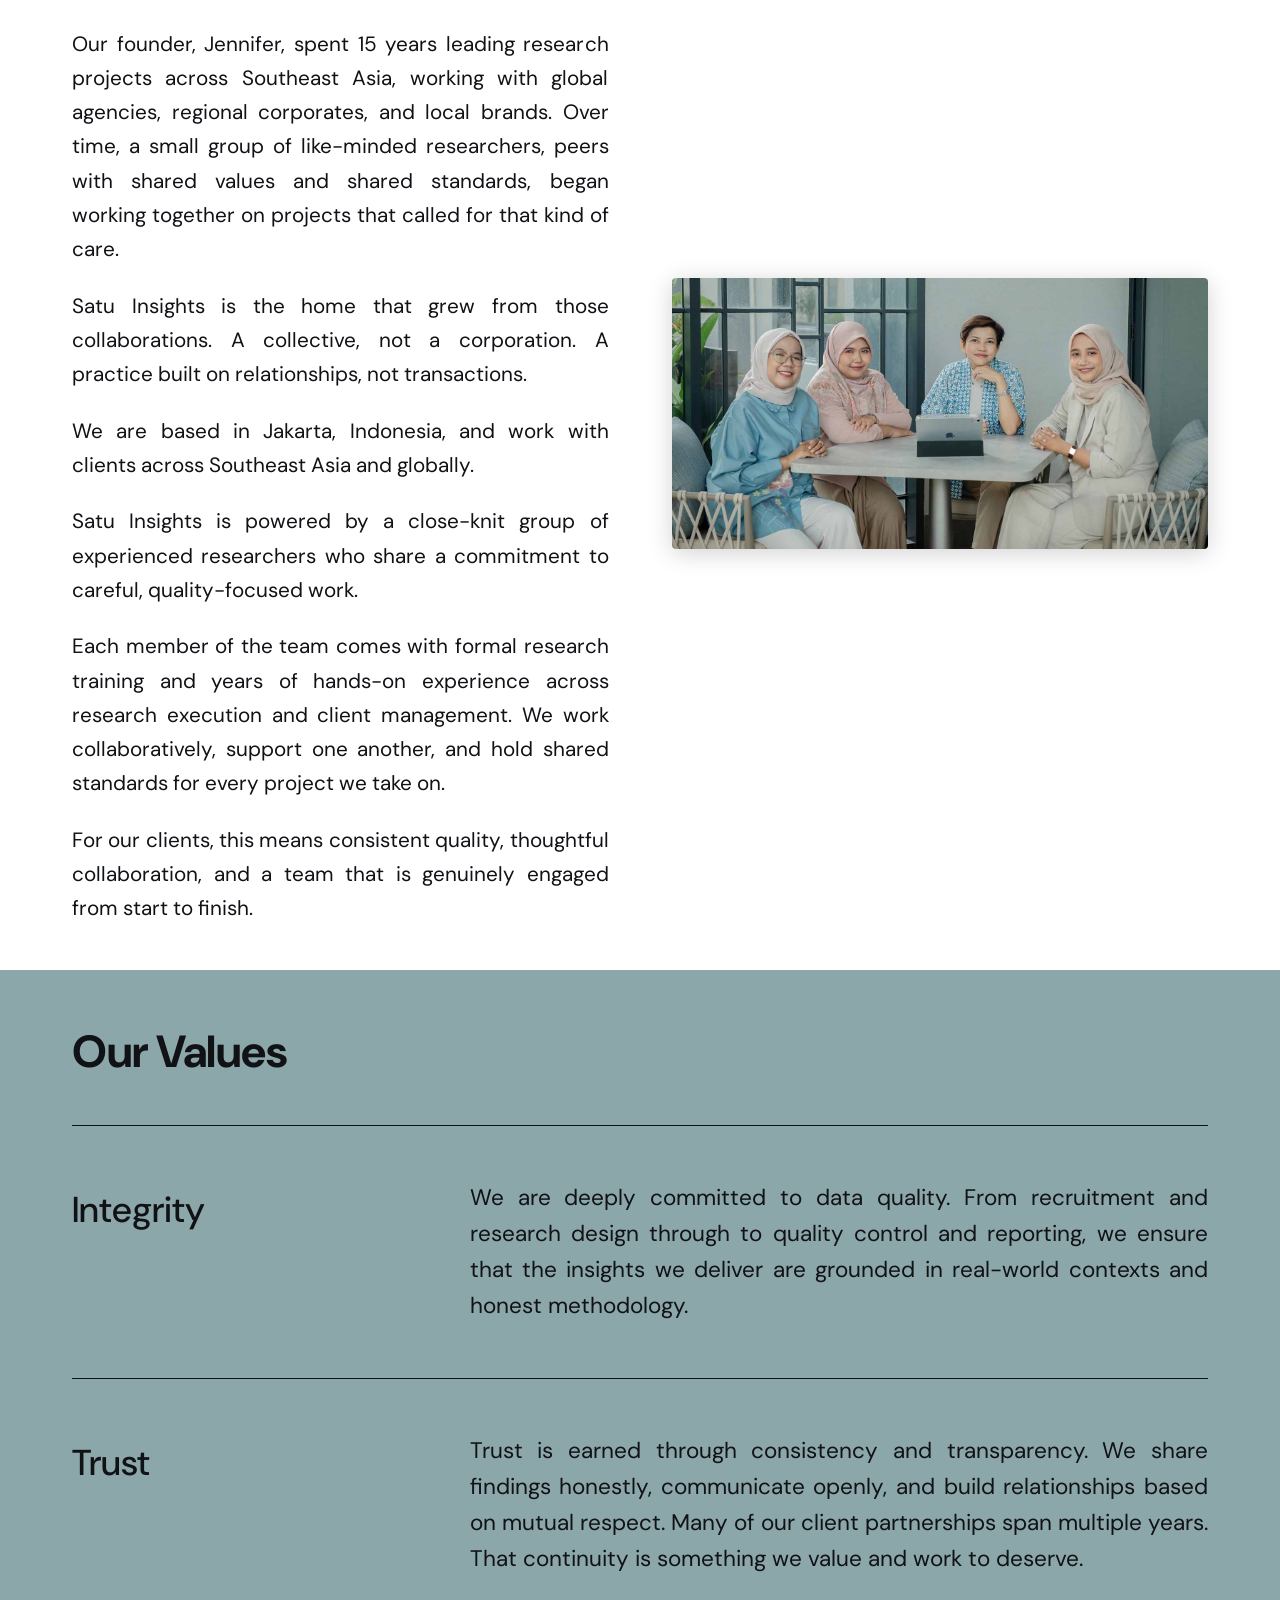
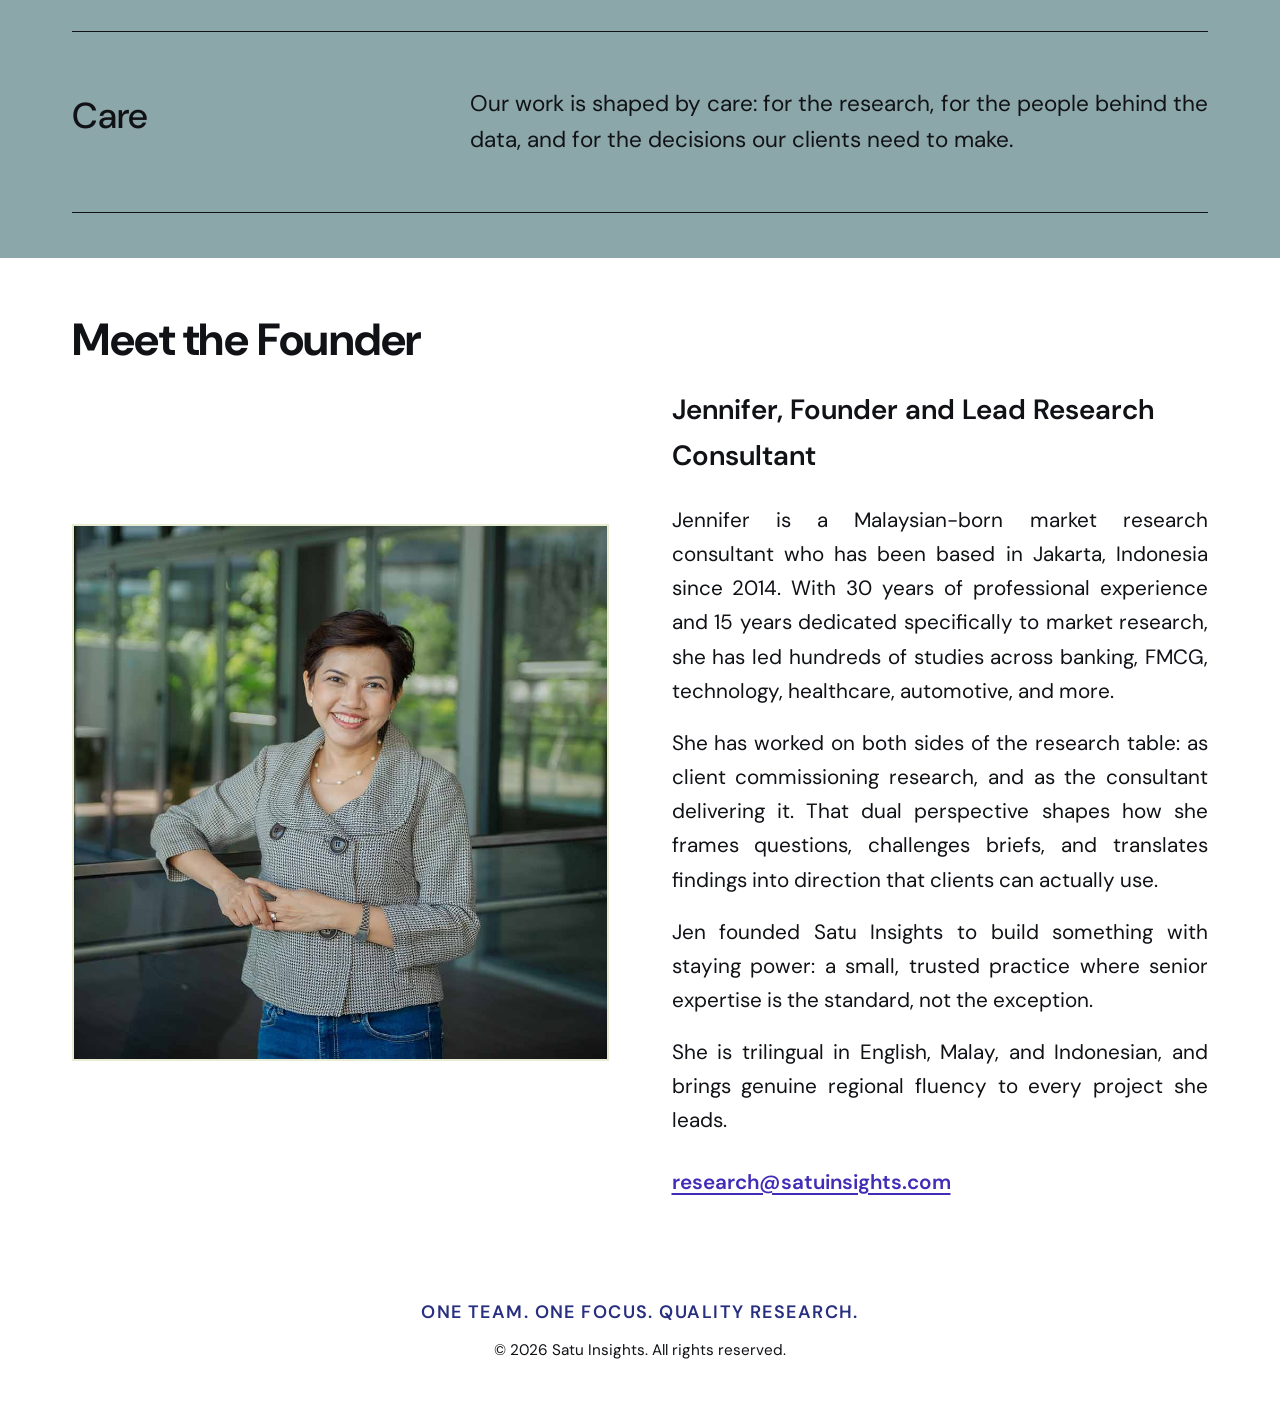
==== commit f8d5b6bb: "feat: replace image icons with SVG, add scroll-reveal functionality, and implement mobile navigation" ====
--- a/about.html
+++ b/about.html
@@ -46,32 +46,44 @@
   <main>
     <section class="page-hero">
       <div class="container">
-        <h1 class="hero-animate"><span style="color: #292F7F;">A research practice</span><br>built on trust and intent</h1>
+        <h1 class="hero-animate"><span style="color: #292F7F;">A research practice</span><br>built on trust and intent
+        </h1>
         <p class="page-sub hero-animate hero-animate-delay-1" style="max-width: 900px;">Satu Insights was founded on the
-          belief that good research is both disciplined and human.<br><strong>"Satu" means one in Malay and Indonesian.
-            One team, one focus, one shared commitment to quality.</strong> <br> Satu Insights brings together
-          experienced researchers who value clarity, integrity, and thoughtful collaboration. We work closely with
-          clients across industries and geographies, supporting decisions that matter through research that is careful,
-          credible, and context-aware.<br>We do not believe in rushing insight or overcomplicating findings. Our role is
-          to listen carefully, ask the right questions, and translate complexity into understanding.</p>
+          belief that good research is both disciplined and human.</p>
       </div>
     </section>
 
     <div class="white-bg-wrapper no-bg-image">
+
+      <section class="section" style="background-color: #292F7F;">
+        <div class="container reveal">
+          <h2 style="color: #FFFFFF; font-size: clamp(1.8rem, 3.5vw, 2.6rem); line-height: 1.3; margin-bottom: 2rem; font-family: var(--font-family-serif, inherit); font-weight: 600;">
+            "Satu" means one in Malay and Indonesian.<br>One team, one focus, one shared commitment to quality.
+          </h2>
+          <div style="font-size: 1.15rem; line-height: 1.8; color: #FFFFFF;">
+            <p style="margin-bottom: 1.5rem; text-align: justify !important; color: #FFFFFF !important;">Satu Insights brings together experienced researchers who value clarity, integrity, and thoughtful collaboration. We work closely with clients across industries and geographies, supporting decisions that matter through research that is careful, credible, and context-aware.</p>
+            <p style="text-align: justify !important; color: #FFFFFF !important;">We do not believe in rushing insight or overcomplicating findings. Our role is to listen carefully, ask the right questions, and translate complexity into understanding.</p>
+          </div>
+        </div>
+      </section>
 
       <section class="section">
         <div class="container reveal">
           <h2 class="section-title" style="margin-bottom: 1.5rem;">Our Story</h2>
           <div class="story-block">
             <div class="story-content">
-              <p>Satu Insights grew out of a simple observation: that the best research comes from people who are genuinely
+              <p>Satu Insights grew out of a simple observation: that the best research comes from people who are
+                genuinely
                 invested in the question being asked.</p>
-              <p>Our founder, Jennifer, spent 15 years leading research projects across Southeast Asia, working with global
-                agencies, regional corporates, and local brands. Over time, a small group of like-minded researchers, peers
+              <p>Our founder, Jennifer, spent 15 years leading research projects across Southeast Asia, working with
+                global
+                agencies, regional corporates, and local brands. Over time, a small group of like-minded researchers,
+                peers
                 with shared values and shared standards, began working together on projects that called for that kind of
                 care.
               </p>
-              <p>Satu Insights is the home that grew from those collaborations. A collective, not a corporation. A practice
+              <p>Satu Insights is the home that grew from those collaborations. A collective, not a corporation. A
+                practice
                 built on relationships, not transactions.</p>
               <p>We are based in Jakarta, Indonesia, and work with clients across Southeast Asia and globally.</p>
               <p>Satu Insights is powered by a close-knit group of experienced researchers who share a commitment to
@@ -139,7 +151,7 @@
               <p>She is trilingual in English, Malay, and Indonesian, and brings genuine regional fluency to every
                 project
                 she leads.</p>
-              <p class="founder-contact"><a href="mailto:jennifer@satuinsights.com">jennifer@satuinsights.com</a></p>
+              <p class="founder-contact"><a href="mailto:research@satuinsights.com">research@satuinsights.com</a></p>
             </div>
           </div>
         </div>
--- a/css/style.css
+++ b/css/style.css
@@ -638,9 +638,6 @@
   transition: transform var(--transition);
 }
 
-.founder-photo:hover {
-  transform: scale(1.02);
-}
 
 .photo-placeholder {
   font-size: 0.95rem;
@@ -922,7 +919,7 @@
   letter-spacing: 0.08em;
   text-transform: uppercase;
   margin-bottom: 0.6rem;
-  color: var(--color-sage);
+  color: #292F7F;
 }
 
 .footer-copy {
@@ -1154,7 +1151,10 @@
   color: #412CB7;
 }
 
-.footer-tagline,
+.footer-tagline {
+  color: #292F7F !important;
+}
+
 .footer-copy {
   color: #101216 !important;
 }
@@ -1341,6 +1341,11 @@
   align-items: start;
 }
 
+.intro-grid.about-intro {
+  grid-template-columns: 2.2fr 1fr;
+  gap: 3rem;
+}
+
 .intro-grid p {
   text-align: left !important;
 }
@@ -1498,9 +1503,6 @@
   transition: transform 0.5s ease !important;
 }
 
-.founder-block:hover .founder-photo img {
-  transform: scale(1.03) rotate(-2deg) !important;
-}
 
 /* Experience Page: Split Layout - Icon + Text */
 .industry-split {
@@ -1636,7 +1638,7 @@
 }
 
 .corrigan-list {
-  border-top: 1px solid #d9d9d9;
+  border-top: 1px solid #101216;
   margin-top: 1rem;
 }
 
@@ -1644,7 +1646,7 @@
   display: flex;
   flex-direction: row;
   padding: 3rem 0;
-  border-bottom: 1px solid #d9d9d9;
+  border-bottom: 1px solid #101216;
   background: transparent;
   align-items: flex-start;
 }
@@ -1670,7 +1672,7 @@
   display: grid;
   grid-template-columns: repeat(3, 1fr);
   gap: 2rem;
-  border-top: 1px solid #d9d9d9;
+  border-top: 1px solid #101216;
   margin-top: 1rem;
 }
 
@@ -1678,7 +1680,7 @@
   display: flex;
   flex-direction: column;
   padding: 2rem 0;
-  border-bottom: 1px solid #d9d9d9;
+  border-bottom: 1px solid #101216;
   background: transparent;
   align-items: flex-start;
 }
@@ -1710,20 +1712,30 @@
   flex-direction: column;
   align-items: center;
   text-align: center;
+  transition: transform 0.3s ease;
+}
+
+.clove-item:hover {
+  transform: translateY(-8px);
 }
 
 .clove-icon {
-  width: 80px;
-  height: auto;
+  width: 64px;
+  height: 64px;
   margin-bottom: 1.5rem;
-  object-fit: contain;
+  flex-shrink: 0;
+  transition: transform 0.4s cubic-bezier(0.175, 0.885, 0.32, 1.275);
+}
+
+.clove-item:hover .clove-icon {
+  transform: scale(1.15);
 }
 
 .clove-item h3 {
   font-family: var(--font-family-serif, inherit);
   font-size: 1.75rem;
   margin-bottom: 1rem;
-  color: #101216;
+  color: #292F7F;
 }
 
 .clove-item p {
